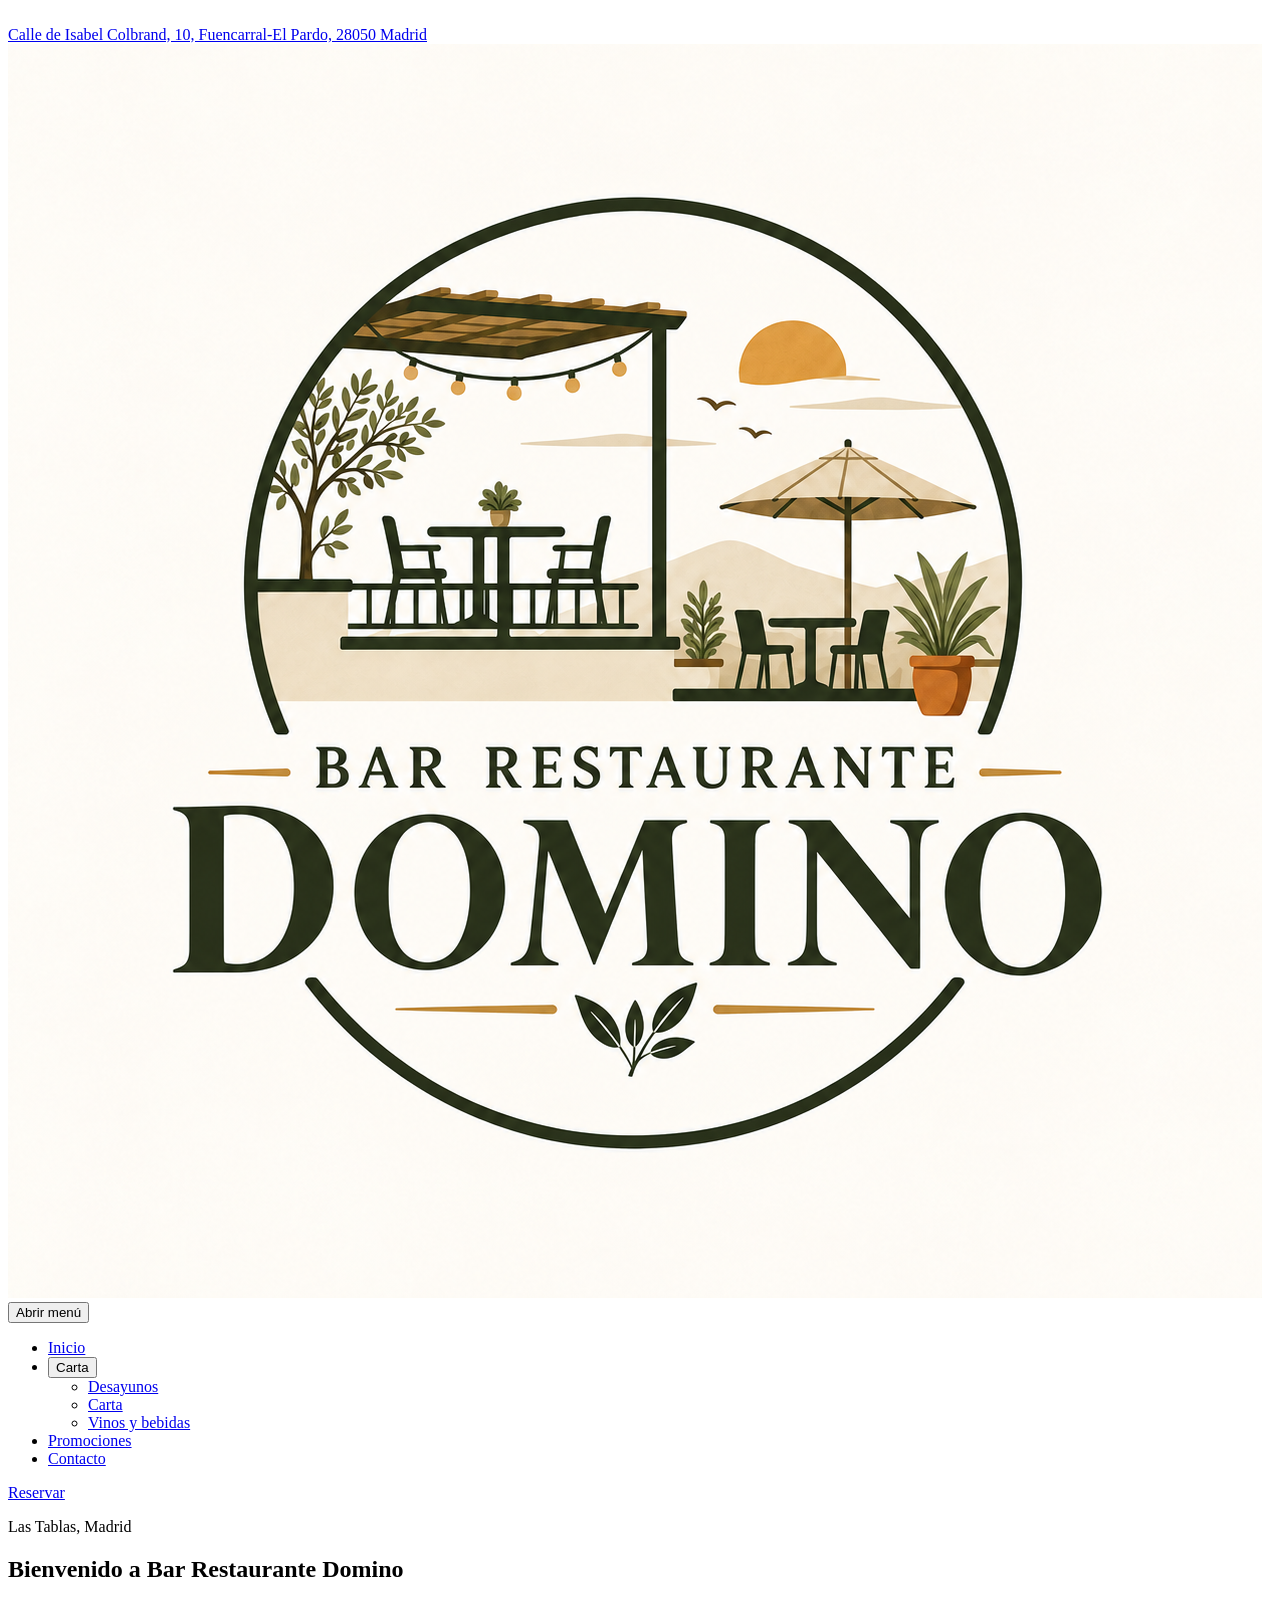
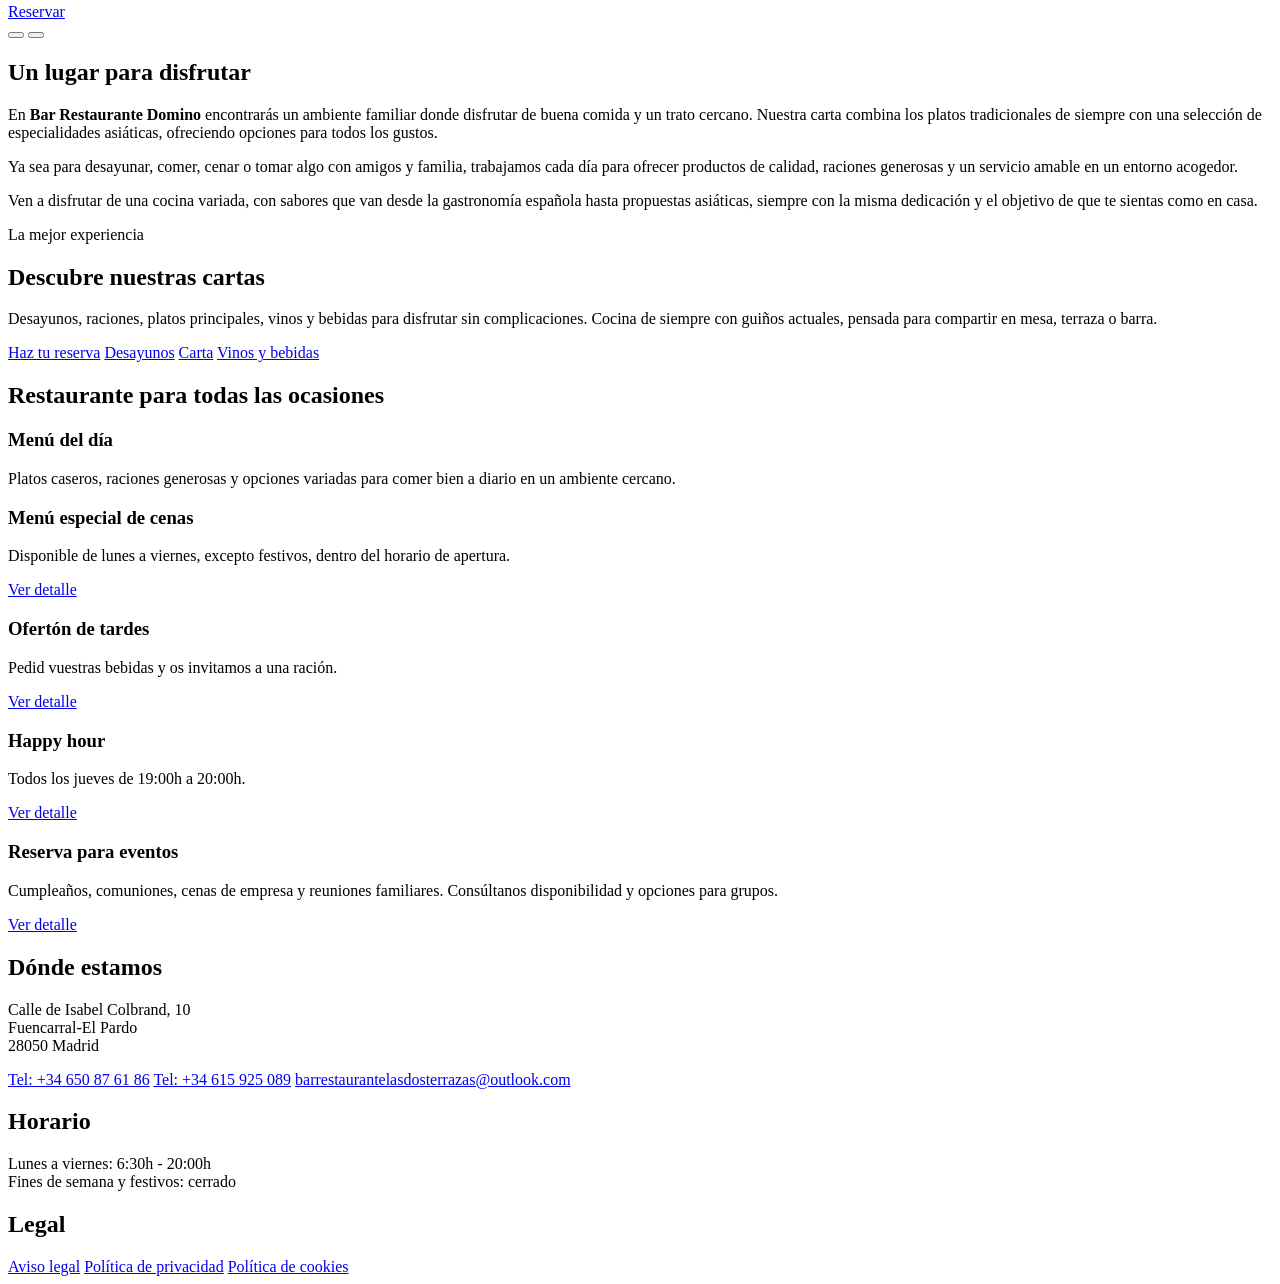
==== index.html @ 6a7066ec "rename" ====
<!doctype html>
<html lang="es">
  <head>
    <meta charset="utf-8">
    <meta name="viewport" content="width=device-width, initial-scale=1">
    <link rel="icon" type="image/png" href="/Resources/favicon.png">
    <link rel="canonical" href="https://www.lasdosterrazas.com/">
    <title>Bar Restaurante Domino :: Inicio</title>
    <link rel="stylesheet" href="assets/css/styles.css">
    <script src="assets/js/main.js" defer></script>
  </head>
  <body>
    <header class="site-header" data-header>
      <div class="topbar">
        <div class="topbar__inner">
          <div class="social-links" aria-label="Redes sociales"><a class="social-icon" href="https://www.instagram.com/lasdosterrazaslastablas/" aria-label="Instagram"><img src="Resources/igicon.png" alt=""></a></div>
          <a class="topbar__address" href="https://www.google.com/maps/place//data=!4m2!3m1!1s0xd422bed860ddd8d:0xa8c01e3be5240dd5?sa=X&ved=1t:8290&ictx=111">Calle de Isabel Colbrand, 10, Fuencarral-El Pardo, 28050 Madrid</a>
        </div>
      </div>

      <nav class="main-nav" aria-label="Navegación principal">
        <a class="brand" href="index.html" aria-label="Bar Restaurante Domino inicio">
          <img class="brand__logo" src="Resources/favicon.png" alt="Bar Restaurante Domino">
        </a>
        <button class="nav-toggle" type="button" aria-expanded="false" aria-controls="primary-menu" data-nav-toggle>
          <span></span>
          <span></span>
          <span></span>
          <span class="sr-only">Abrir menú</span>
        </button>
        <ul class="nav-list" id="primary-menu" data-nav-menu>
          <li><a class="nav-link" href="index.html">Inicio</a></li>
          <li class="nav-item has-submenu">
            <button class="nav-link submenu-toggle" type="button" aria-expanded="false">Carta</button>
            <ul class="submenu">
              <li><a href="desayunos.html">Desayunos</a></li>
              <li><a href="carta.html">Carta</a></li>
              <li><a href="carta-vinos.html">Vinos y bebidas</a></li>
            </ul>
          </li>
          <li><a class="nav-link" href="promociones.html">Promociones</a></li>
          
          <li><a class="nav-link" href="contacto.html">Contacto</a></li>
          
        </ul>
        <a class="button button--small nav-cta" href="reservas.html">Reservar</a>
      </nav>
    </header>

    <main>
      <section class="hero hero--home">
        <div class="hero-carousel" data-carousel data-carousel-interval="7000" aria-hidden="true">
          <div class="hero-carousel__slide hero-carousel__slide--one is-active"></div>
          <div class="hero-carousel__slide hero-carousel__slide--two"></div>
          <div class="hero-carousel__slide hero-carousel__slide--three"></div>
          <div class="hero-carousel__slide hero-carousel__slide--four"></div>
        </div>
        <div class="hero__content">
          <p class="eyebrow">Las Tablas, Madrid</p>
          <h1>Bienvenido a Bar Restaurante Domino</h1>
          <a class="button" href="reservas.html">Reservar</a>
        </div>
      </section>

      <section class="split-section">
        <div class="split-carousel" data-carousel aria-label="Imágenes de Bar Restaurante Domino">
          <div class="split-carousel__slide split-carousel__slide--one is-active" role="img" aria-label="Plato de Bar Restaurante Domino"></div>
          <div class="split-carousel__slide split-carousel__slide--two" role="img" aria-label="Plato de Bar Restaurante Domino"></div>
          <div class="split-carousel__slide split-carousel__slide--three" role="img" aria-label="Plato de Bar Restaurante Domino"></div>
          <div class="split-carousel__slide split-carousel__slide--four" role="img" aria-label="Plato de Bar Restaurante Domino"></div>
          <div class="split-carousel__slide split-carousel__slide--five" role="img" aria-label="Plato de Bar Restaurante Domino"></div>
          <div class="split-carousel__slide split-carousel__slide--six" role="img" aria-label="Plato de Bar Restaurante Domino"></div>
          <button class="carousel-arrow carousel-arrow--prev" type="button" data-carousel-prev aria-label="Imagen anterior"></button>
          <button class="carousel-arrow carousel-arrow--next" type="button" data-carousel-next aria-label="Imagen siguiente"></button>
        </div>
        <div class="split-section__content">
          <h2>Un lugar para disfrutar</h2>
          <p>En <strong>Bar Restaurante Domino</strong> encontrarás un ambiente familiar donde disfrutar de buena comida y un trato cercano. Nuestra carta combina los platos tradicionales de siempre con una selección de especialidades asiáticas, ofreciendo opciones para todos los gustos.</p>
          <p>Ya sea para desayunar, comer, cenar o tomar algo con amigos y familia, trabajamos cada día para ofrecer productos de calidad, raciones generosas y un servicio amable en un entorno acogedor.</p>
          <p>Ven a disfrutar de una cocina variada, con sabores que van desde la gastronomía española hasta propuestas asiáticas, siempre con la misma dedicación y el objetivo de que te sientas como en casa.</p>
        </div>
      </section>

      <section class="feature-band">
        <div class="feature-band__inner">
          <p class="section-kicker">La mejor experiencia</p>
          <h2>Descubre nuestras cartas</h2>
          <p>Desayunos, raciones, platos principales, vinos y bebidas para disfrutar sin complicaciones. Cocina de siempre con guiños actuales, pensada para compartir en mesa, terraza o barra.</p>
          <div class="action-row">
            <a class="button" href="reservas.html">Haz tu reserva</a>
            <a class="button button--outline" href="desayunos.html">Desayunos</a>
            <a class="button button--outline" href="carta.html">Carta</a>
            <a class="button button--outline" href="carta-vinos.html">Vinos y bebidas</a>
          </div>
        </div>
      </section>

      <section class="cards-section">
        <div class="section-heading">
          <h2>Restaurante para todas las ocasiones</h2>
        </div>
        <div class="card-grid">
          <article class="info-card">
            <h3>Menú del día</h3>
            <p>Platos caseros, raciones generosas y opciones variadas para comer bien a diario en un ambiente cercano.</p>
          </article>
          <article class="info-card">
            <h3>Menú especial de cenas</h3>
            <p>Disponible de lunes a viernes, excepto festivos, dentro del horario de apertura.</p>
            <a href="promociones.html">Ver detalle</a>
          </article>
          <article class="info-card">
            <h3>Ofertón de tardes</h3>
            <p>Pedid vuestras bebidas y os invitamos a una ración.</p>
            <a href="promociones.html">Ver detalle</a>
          </article>
          <article class="info-card">
            <h3>Happy hour</h3>
            <p>Todos los jueves de 19:00h a 20:00h.</p>
            <a href="promociones.html">Ver detalle</a>
          </article>
          <article class="info-card">
            <h3>Reserva para eventos</h3>
            <p>Cumpleaños, comuniones, cenas de empresa y reuniones familiares. Consúltanos disponibilidad y opciones para grupos.</p>
            <a href="reservas.html">Ver detalle</a>
          </article>
        </div>
      </section>
    </main>

    <footer class="site-footer">
      <div class="footer-grid">
        <div class="footer-location">
          <h2>Dónde estamos</h2>
          <p class="footer-address">Calle de Isabel Colbrand, 10<br>Fuencarral-El Pardo<br>28050 Madrid</p>
          <div class="footer-contact" aria-label="Datos de contacto">
            <a href="tel:+34650876186">Tel: +34 650 87 61 86</a>
            <a href="tel:+34615925089">Tel: +34 615 925 089</a>
            <a class="footer-email" href="mailto:barrestaurantelasdosterrazas@outlook.com">barrestaurantelasdosterrazas@outlook.com</a>
          </div>
        </div>
        <div>
          <h2>Horario</h2>
          <p>Lunes a viernes: 6:30h - 20:00h<br>Fines de semana y festivos: cerrado</p>
        </div>
        <div>
          <h2>Legal</h2>
          <a href="aviso-legal.html">Aviso legal</a>
          <a href="privacidad.html">Política de privacidad</a>
          <a href="cookies.html">Política de cookies</a>
          
        </div>
      </div>
    </footer>
  </body>
</html>
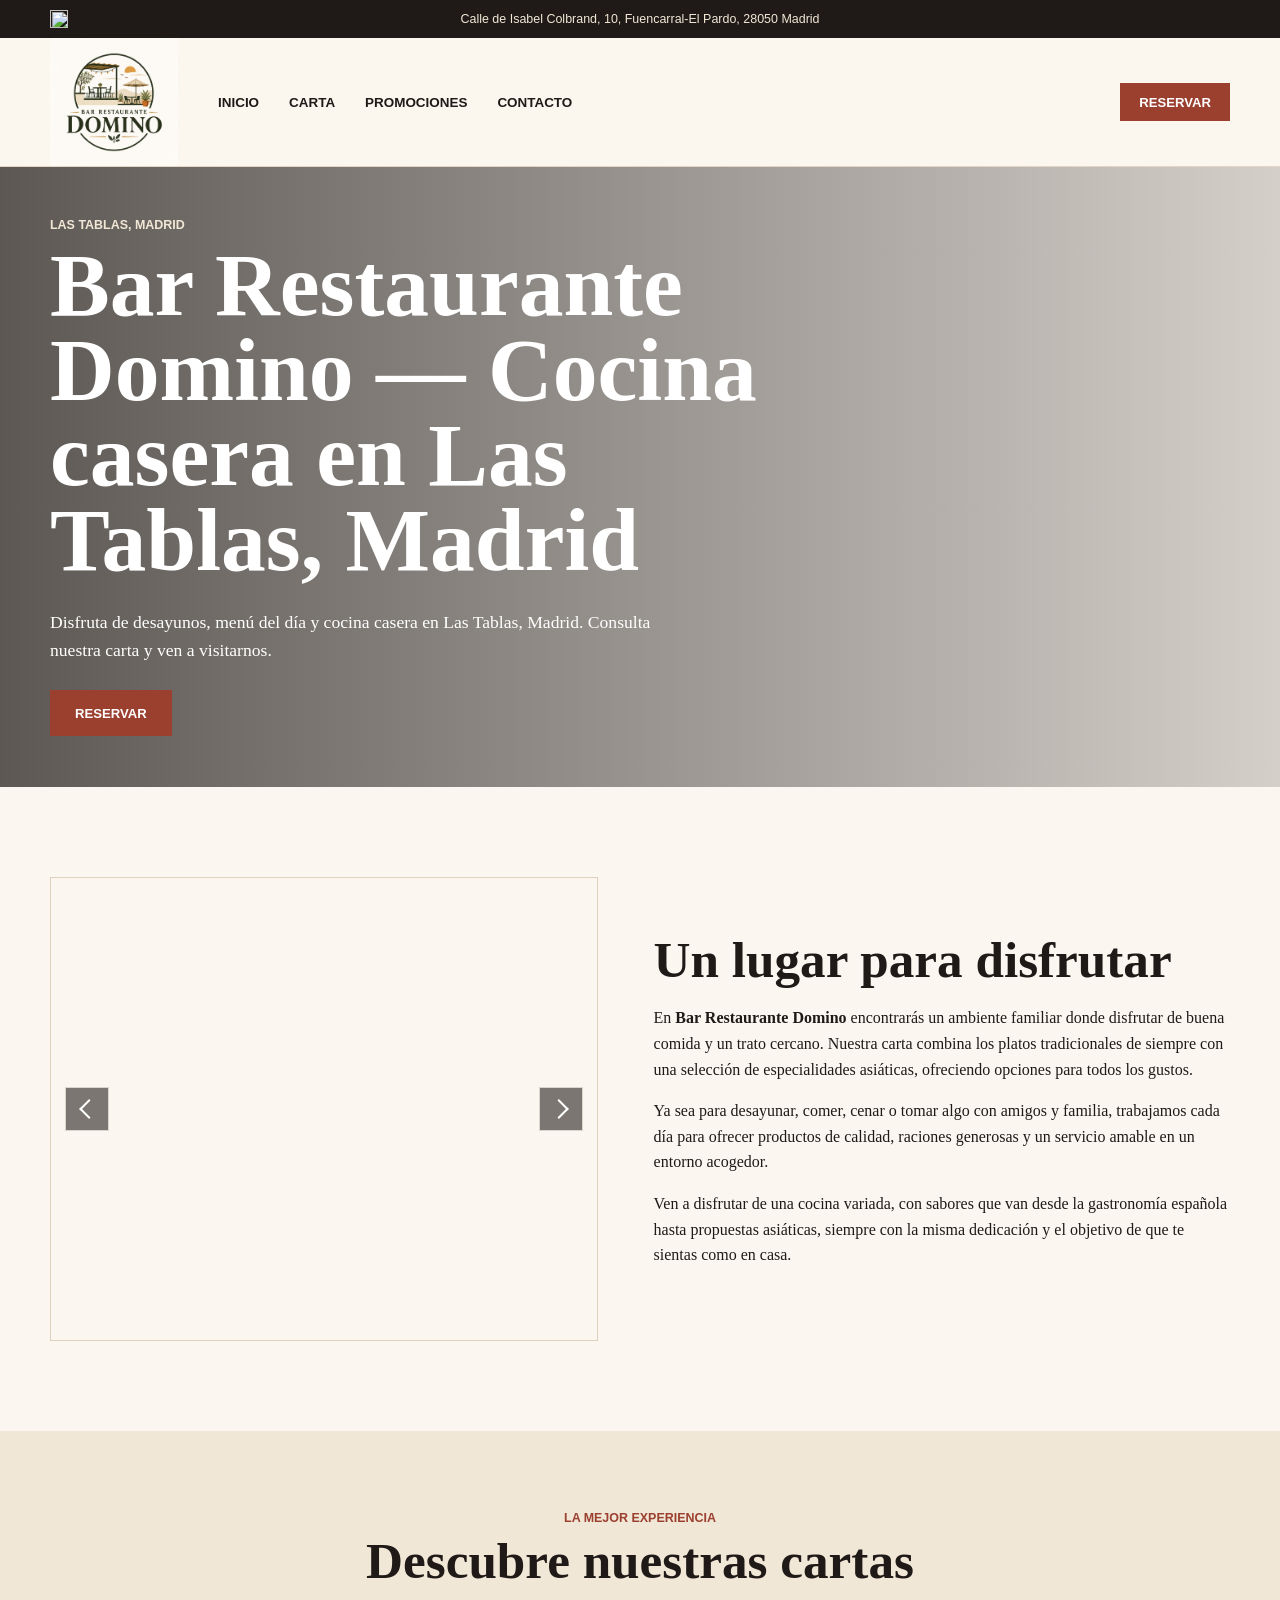
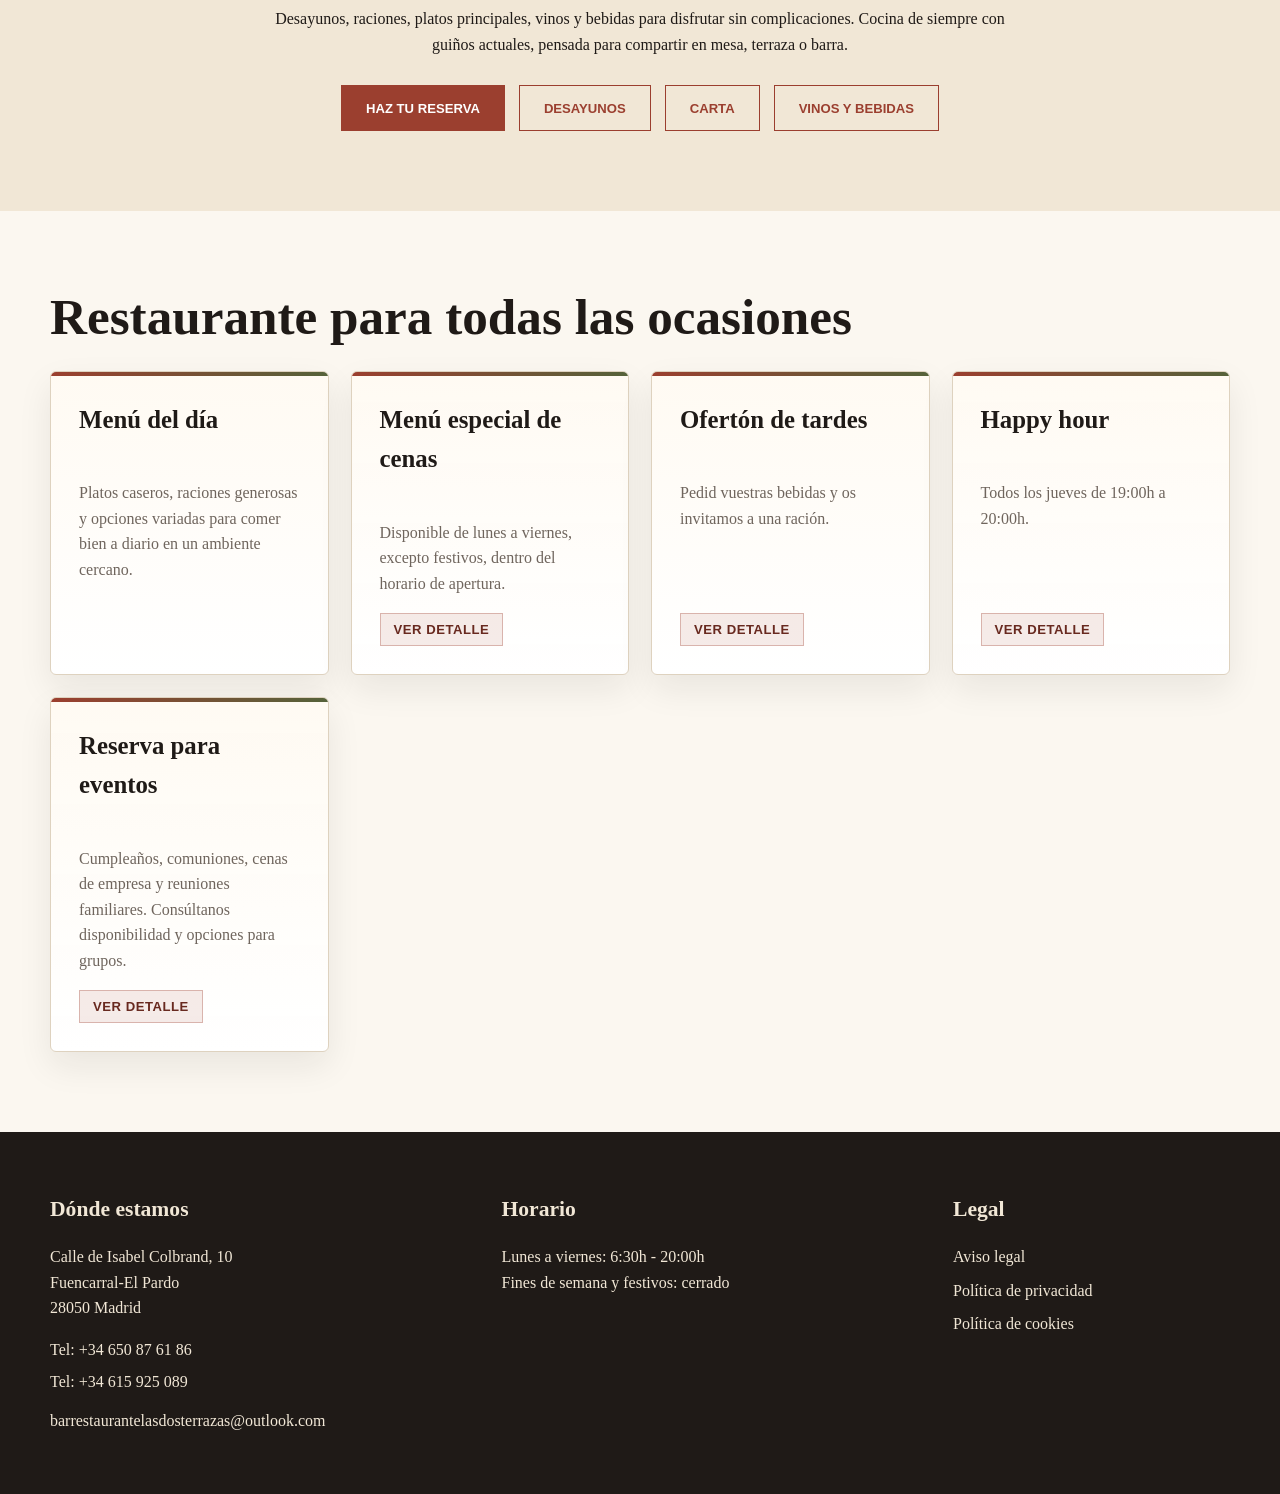
==== commit 741be024: "actualizacion seo" ====
--- a/index.html
+++ b/index.html
@@ -4,10 +4,50 @@
     <meta charset="utf-8">
     <meta name="viewport" content="width=device-width, initial-scale=1">
     <link rel="icon" type="image/png" href="/Resources/favicon.png">
-    <link rel="canonical" href="https://www.lasdosterrazas.com/">
-    <title>Bar Restaurante Domino :: Inicio</title>
+    <link rel="canonical" href="https://www.barrestaurantedomino.com/">
+    <title>Bar Restaurante Domino | Menú del Día y Desayunos en Las Tablas</title>
+    <meta name="description" content="Disfruta de desayunos, menú del día y cocina casera en Bar Restaurante Domino, en Las Tablas, Madrid. Consulta nuestra carta y ven a visitarnos.">
     <link rel="stylesheet" href="assets/css/styles.css">
     <script src="assets/js/main.js" defer></script>
+    <script type="application/ld+json">
+{
+  "@context": "https://schema.org",
+  "@type": "Restaurant",
+  "@id": "https://www.barrestaurantedomino.com/#restaurante",
+  "name": "Bar Restaurante Domino",
+  "url": "https://www.barrestaurantedomino.com/",
+  "image": "https://www.barrestaurantedomino.com/Resources/slide.jpeg",
+  "logo": "https://www.barrestaurantedomino.com/Resources/favicon.png",
+  "telephone": "+34650876186",
+  "address": {
+    "@type": "PostalAddress",
+    "streetAddress": "Calle de Isabel Colbrand, 10",
+    "addressLocality": "Madrid",
+    "addressRegion": "Madrid",
+    "postalCode": "28050",
+    "addressCountry": "ES"
+  },
+  "menu": "https://www.barrestaurantedomino.com/carta.html",
+  "servesCuisine": [
+    "Española",
+    "Asiática"
+  ],
+  "openingHoursSpecification": [
+    {
+      "@type": "OpeningHoursSpecification",
+      "dayOfWeek": [
+        "Monday",
+        "Tuesday",
+        "Wednesday",
+        "Thursday",
+        "Friday"
+      ],
+      "opens": "06:30",
+      "closes": "20:00"
+    }
+  ]
+}
+    </script>
   </head>
   <body>
     <header class="site-header" data-header>
@@ -57,7 +97,8 @@
         </div>
         <div class="hero__content">
           <p class="eyebrow">Las Tablas, Madrid</p>
-          <h1>Bienvenido a Bar Restaurante Domino</h1>
+          <h1>Bar Restaurante Domino — Cocina casera en Las Tablas, Madrid</h1>
+          <p class="hero__intro">Disfruta de desayunos, menú del día y cocina casera en Las Tablas, Madrid. Consulta nuestra carta y ven a visitarnos.</p>
           <a class="button" href="reservas.html">Reservar</a>
         </div>
       </section>
--- a/assets/css/styles.css
+++ b/assets/css/styles.css
@@ -0,0 +1,1208 @@
+:root {
+  --ink: #1f1a17;
+  --muted: #6f655d;
+  --paper: #fbf7f0;
+  --cream: #f1e7d6;
+  --terracotta: #9b3f2f;
+  --terracotta-dark: #68291f;
+  --olive: #55623a;
+  --line: #ded2bf;
+  --white: #fff;
+  --shadow: 0 18px 50px rgba(31, 26, 23, 0.12);
+  --sticky-menu-offset: 182px;
+}
+
+* {
+  box-sizing: border-box;
+}
+
+html {
+  overflow-x: hidden;
+}
+
+body {
+  margin: 0;
+  font-family: Georgia, "Times New Roman", serif;
+  color: var(--ink);
+  background: var(--paper);
+  line-height: 1.6;
+  overflow-x: hidden;
+}
+
+body.menu-paper-page {
+  background:
+    linear-gradient(rgba(31, 24, 18, 0.38), rgba(31, 24, 18, 0.38)),
+    url("../../Resources/cartabackground.png") center / cover fixed;
+}
+
+body.menu-paper-page--desayunos {
+  background:
+    linear-gradient(rgba(31, 24, 18, 0.38), rgba(31, 24, 18, 0.38)),
+    url("../../Resources/desayunosbackground.png") center / cover fixed;
+}
+
+body.menu-paper-page--vinos {
+  background:
+    linear-gradient(rgba(31, 24, 18, 0.38), rgba(31, 24, 18, 0.38)),
+    url("../../Resources/vinosbackground.png") center / cover fixed;
+}
+
+body.menu-paper-page .page-shell {
+  width: min(980px, calc(100% - 32px));
+  margin: 42px auto 80px;
+  padding: 42px clamp(18px, 4vw, 64px) 72px;
+  background: #fffaf2;
+  box-shadow: 0 24px 70px rgba(31, 24, 18, 0.28);
+}
+
+body.menu-paper-page .menu-list {
+  max-width: none;
+}
+
+body.menu-paper-page .page-hero {
+  position: relative;
+  padding: 8px 0 34px;
+  border-bottom: 0;
+}
+
+body.menu-paper-page .page-hero::before {
+  content: "Las Dos Terrazas";
+  display: block;
+  margin-bottom: 12px;
+  color: var(--terracotta);
+  font: 700 0.78rem Arial, sans-serif;
+  letter-spacing: 0.14em;
+  text-transform: uppercase;
+}
+
+body.menu-paper-page .page-hero::after {
+  content: "";
+  display: block;
+  width: 100%;
+  height: 1px;
+  margin-top: 28px;
+  background: linear-gradient(90deg, transparent, var(--line) 12%, var(--terracotta) 50%, var(--line) 88%, transparent);
+}
+
+body.menu-paper-page .page-hero h1 {
+  margin-bottom: 0;
+  font-size: clamp(3.2rem, 7vw, 5.6rem);
+}
+
+body.menu-paper-page .menu-tabs {
+  align-items: center;
+  gap: 0;
+  margin: 0 0 40px;
+  padding: 10px;
+  background: rgba(255, 250, 242, 0.94);
+  border: 1px solid rgba(222, 210, 191, 0.9);
+  box-shadow: inset 0 0 0 1px rgba(255, 255, 255, 0.65), 0 10px 28px rgba(31, 24, 18, 0.06);
+}
+
+body.menu-paper-page .menu-tabs a {
+  position: relative;
+  padding: 11px 18px;
+  background: transparent;
+  border-right: 1px solid rgba(222, 210, 191, 0.85);
+  color: var(--ink);
+  transition: background 160ms ease, color 160ms ease;
+}
+
+body.menu-paper-page .menu-tabs a:first-child {
+  background: var(--cream);
+  color: var(--terracotta-dark);
+}
+
+body.menu-paper-page .menu-tabs a:last-child {
+  border-right: 0;
+}
+
+body.menu-paper-page .menu-tabs a:hover {
+  background: var(--terracotta);
+  color: var(--white);
+}
+
+a {
+  color: inherit;
+  text-decoration: none;
+}
+
+a:hover {
+  color: var(--terracotta);
+}
+
+.sr-only {
+  position: absolute;
+  width: 1px;
+  height: 1px;
+  overflow: hidden;
+  clip: rect(0, 0, 0, 0);
+}
+
+.site-header {
+  position: sticky;
+  top: 0;
+  z-index: 20;
+  background: rgba(251, 247, 240, 0.96);
+  border-bottom: 1px solid rgba(222, 210, 191, 0.85);
+  transition: box-shadow 180ms ease;
+}
+
+.site-header.is-scrolled {
+  box-shadow: var(--shadow);
+}
+
+.topbar {
+  background: var(--ink);
+  color: var(--cream);
+  font-family: Arial, sans-serif;
+  font-size: 0.78rem;
+}
+
+.topbar__inner,
+.main-nav,
+.footer-grid,
+.feature-band__inner,
+.cards-section,
+.page-shell {
+  width: min(1180px, calc(100% - 32px));
+  margin: 0 auto;
+}
+
+.topbar__inner {
+  min-height: 38px;
+  display: grid;
+  grid-template-columns: 1fr auto 1fr;
+  align-items: center;
+  gap: 16px;
+}
+
+.social-links {
+  display: flex;
+  gap: 14px;
+}
+
+.social-icon {
+  display: inline-flex;
+  align-items: center;
+}
+
+.social-icon img {
+  width: 18px;
+  height: 18px;
+  display: block;
+}
+
+.topbar__address {
+  line-height: 1.3;
+  text-align: center;
+  min-width: 0;
+  overflow-wrap: anywhere;
+}
+
+.main-nav {
+  min-height: 88px;
+  display: flex;
+  align-items: center;
+  gap: 28px;
+}
+
+.brand {
+  display: inline-flex;
+  align-items: center;
+  flex: 0 0 auto;
+}
+
+.brand__logo {
+  display: block;
+  width: clamp(92px, 10vw, 132px);
+  height: auto;
+}
+
+.nav-list {
+  display: flex;
+  align-items: center;
+  gap: 6px;
+  margin: 0;
+  padding: 0;
+  list-style: none;
+  flex: 1;
+}
+
+.nav-link,
+.submenu-toggle {
+  border: 0;
+  background: transparent;
+  color: var(--ink);
+  cursor: pointer;
+  font: 700 0.84rem Arial, sans-serif;
+  letter-spacing: 0;
+  padding: 16px 12px;
+  text-transform: uppercase;
+}
+
+.has-submenu {
+  position: relative;
+}
+
+.submenu {
+  position: absolute;
+  top: 100%;
+  left: 0;
+  display: none;
+  min-width: 220px;
+  margin: 0;
+  padding: 10px 0;
+  list-style: none;
+  background: var(--white);
+  border: 1px solid var(--line);
+  box-shadow: var(--shadow);
+}
+
+.has-submenu:hover .submenu,
+.has-submenu.is-open .submenu {
+  display: block;
+}
+
+.submenu a {
+  display: block;
+  padding: 10px 18px;
+  font-family: Arial, sans-serif;
+  font-size: 0.9rem;
+}
+
+.button {
+  display: inline-flex;
+  align-items: center;
+  justify-content: center;
+  min-height: 46px;
+  padding: 0 24px;
+  border: 1px solid var(--terracotta);
+  background: var(--terracotta);
+  color: var(--white);
+  font: 700 0.82rem Arial, sans-serif;
+  text-transform: uppercase;
+}
+
+.button:hover {
+  background: var(--terracotta-dark);
+  color: var(--white);
+}
+
+.button--small {
+  min-height: 38px;
+  padding-inline: 18px;
+}
+
+.button--outline {
+  background: transparent;
+  color: var(--terracotta);
+}
+
+.button--outline:hover {
+  background: var(--terracotta);
+}
+
+.nav-toggle {
+  display: none;
+  width: 44px;
+  height: 44px;
+  border: 1px solid var(--line);
+  background: transparent;
+}
+
+.nav-toggle span:not(.sr-only) {
+  display: block;
+  width: 22px;
+  height: 2px;
+  margin: 5px auto;
+  background: var(--ink);
+}
+
+.hero {
+  position: relative;
+  min-height: 620px;
+  display: grid;
+  place-items: center;
+  overflow: hidden;
+}
+
+.hero__media {
+  position: absolute;
+  inset: 0;
+}
+
+.hero__media::after,
+.hero-carousel::after {
+  content: "";
+  position: absolute;
+  inset: 0;
+  background: linear-gradient(90deg, rgba(31, 26, 23, 0.72), rgba(31, 26, 23, 0.18));
+}
+
+.hero-carousel {
+  position: absolute;
+  inset: 0;
+}
+
+.hero-carousel__slide {
+  position: absolute;
+  inset: 0;
+  opacity: 0;
+  background-position: center;
+  background-size: cover;
+  transition: opacity 700ms ease;
+}
+
+.hero-carousel__slide.is-active {
+  opacity: 1;
+}
+
+.hero-carousel__slide--one {
+  background-image: url("../../Resources/slide.jpeg");
+}
+
+.hero-carousel__slide--two {
+  background-image: url("../../Resources/slide1.jpeg");
+}
+
+.hero-carousel__slide--three {
+  background-image: url("../../Resources/slide2.jpeg");
+}
+
+.hero-carousel__slide--four {
+  background-image: url("../../Resources/slide3.jpeg");
+}
+
+.hero__content {
+  position: relative;
+  width: min(1180px, calc(100% - 32px));
+  color: var(--white);
+}
+
+.hero--home h1 {
+  font-size: clamp(2.45rem, 5vw, 4.8rem);
+  line-height: 1.06;
+}
+
+.hero__intro {
+  max-width: 640px;
+  margin: 0 0 26px;
+  font-size: 1.1rem;
+  line-height: 1.6;
+}
+
+.hero h1 {
+  max-width: 780px;
+  margin: 0 0 26px;
+  font-size: clamp(3rem, 7vw, 6.7rem);
+  line-height: 0.95;
+}
+
+.eyebrow,
+.section-kicker {
+  margin: 0 0 10px;
+  color: var(--terracotta);
+  font: 700 0.78rem Arial, sans-serif;
+  text-transform: uppercase;
+}
+
+.hero .eyebrow {
+  color: var(--cream);
+}
+
+.placeholder {
+  background:
+    linear-gradient(135deg, rgba(85, 98, 58, 0.72), rgba(155, 63, 47, 0.64)),
+    repeating-linear-gradient(45deg, #bfa98a 0 18px, #d9c8ad 18px 36px);
+}
+
+.placeholder--interior,
+.placeholder--room {
+  min-height: 460px;
+  border: 1px solid var(--line);
+}
+
+.split-section {
+  width: min(1180px, calc(100% - 32px));
+  margin: 90px auto;
+  display: grid;
+  grid-template-columns: minmax(280px, 0.95fr) minmax(280px, 1fr);
+  gap: 56px;
+  align-items: center;
+}
+
+.split-section > *,
+.content-grid > *,
+.booking-layout > *,
+.card-grid > *,
+.contact-grid > *,
+.footer-grid > * {
+  min-width: 0;
+}
+
+.split-section__image {
+  display: block;
+  width: 100%;
+  min-height: 460px;
+  aspect-ratio: 1.18;
+  object-fit: cover;
+  border: 1px solid var(--line);
+}
+
+.split-carousel {
+  position: relative;
+  min-height: 460px;
+  aspect-ratio: 1.18;
+  overflow: hidden;
+  border: 1px solid var(--line);
+}
+
+.split-carousel__slide {
+  position: absolute;
+  inset: 0;
+  opacity: 0;
+  background-position: center;
+  background-size: cover;
+  transition: opacity 700ms ease;
+}
+
+.split-carousel__slide.is-active {
+  opacity: 1;
+}
+
+.carousel-arrow {
+  position: absolute;
+  top: 50%;
+  z-index: 3;
+  width: 44px;
+  height: 44px;
+  border: 1px solid rgba(255, 250, 242, 0.72);
+  background: rgba(31, 26, 23, 0.58);
+  color: var(--white);
+  cursor: pointer;
+  transform: translateY(-50%);
+  transition: background 160ms ease, transform 160ms ease;
+}
+
+.carousel-arrow::before {
+  content: "";
+  position: absolute;
+  top: 50%;
+  left: 50%;
+  width: 12px;
+  height: 12px;
+  border-top: 2px solid currentColor;
+  border-right: 2px solid currentColor;
+}
+
+.carousel-arrow--prev {
+  left: 14px;
+}
+
+.carousel-arrow--prev::before {
+  transform: translate(-35%, -50%) rotate(-135deg);
+}
+
+.carousel-arrow--next {
+  right: 14px;
+}
+
+.carousel-arrow--next::before {
+  transform: translate(-65%, -50%) rotate(45deg);
+}
+
+.carousel-arrow:hover {
+  background: var(--terracotta);
+  transform: translateY(-50%) scale(1.04);
+}
+
+.split-carousel__slide--one {
+  background-image: url("../../Resources/plate.png");
+}
+
+.split-carousel__slide--two {
+  background-image: url("../../Resources/plate1.png");
+}
+
+.split-carousel__slide--three {
+  background-image: url("../../Resources/plate2.png");
+}
+
+.split-carousel__slide--four {
+  background-image: url("../../Resources/plate3.png");
+}
+
+.split-carousel__slide--five {
+  background-image: url("../../Resources/plate4.png");
+}
+
+.split-carousel__slide--six {
+  background-image: url("../../Resources/plate5.png");
+}
+
+.split-section__content h2,
+.feature-band h2,
+.section-heading h2,
+.page-hero h1 {
+  margin: 0 0 20px;
+  font-size: clamp(2.2rem, 4vw, 4.6rem);
+  line-height: 1;
+}
+
+.text-link {
+  color: var(--terracotta);
+  font-weight: 700;
+}
+
+.feature-band {
+  background: var(--cream);
+  padding: 80px 0;
+}
+
+.feature-band__inner {
+  text-align: center;
+}
+
+.feature-band__inner p {
+  max-width: 760px;
+  margin-inline: auto;
+}
+
+.action-row {
+  display: flex;
+  flex-wrap: wrap;
+  justify-content: center;
+  gap: 14px;
+  margin-top: 28px;
+}
+
+.cards-section {
+  padding: 80px 0;
+}
+
+.page-shell {
+  padding: 42px 0 80px;
+}
+
+.section-heading {
+  margin-bottom: 28px;
+}
+
+.card-grid {
+  display: grid;
+  grid-template-columns: repeat(auto-fit, minmax(260px, 1fr));
+  gap: 22px;
+}
+
+.info-card {
+  position: relative;
+  display: flex;
+  flex-direction: column;
+  min-height: 280px;
+  padding: 28px;
+  background:
+    linear-gradient(180deg, rgba(255, 250, 242, 0.96), rgba(255, 255, 255, 0.98)),
+    var(--white);
+  border: 1px solid var(--line);
+  border-radius: 6px;
+  box-shadow: 0 14px 34px rgba(31, 26, 23, 0.08);
+  transition: transform 180ms ease, box-shadow 180ms ease, border-color 180ms ease;
+  overflow: hidden;
+}
+
+.info-card::before {
+  content: "";
+  position: absolute;
+  inset: 0 0 auto;
+  height: 4px;
+  background: linear-gradient(90deg, var(--terracotta), var(--olive));
+}
+
+.info-card:hover {
+  transform: translateY(-4px);
+  border-color: rgba(155, 63, 47, 0.45);
+  box-shadow: 0 22px 48px rgba(31, 26, 23, 0.14);
+}
+
+.info-card h3,
+.info-card h2 {
+  margin-top: 0;
+  font-size: 1.55rem;
+}
+
+.info-card p {
+  color: var(--muted);
+}
+
+.info-card a {
+  align-self: flex-start;
+  margin-top: auto;
+  padding: 8px 13px;
+  background: rgba(155, 63, 47, 0.1);
+  border: 1px solid rgba(155, 63, 47, 0.32);
+  color: var(--terracotta-dark);
+  font: 700 0.82rem Arial, sans-serif;
+  text-transform: uppercase;
+  letter-spacing: 0.04em;
+}
+
+.info-card a:hover {
+  background: var(--terracotta);
+  border-color: var(--terracotta);
+  color: var(--white);
+}
+
+.page-hero {
+  padding: 0 0 36px;
+  border-bottom: 1px solid var(--line);
+}
+
+.content-grid,
+.booking-layout {
+  display: grid;
+  grid-template-columns: minmax(0, 1fr) 340px;
+  gap: 42px;
+  margin-top: 48px;
+}
+
+.fact-list {
+  display: grid;
+  gap: 14px;
+}
+
+.fact-list div,
+.menu-list article,
+.timeline article,
+.contact-grid article {
+  padding: 20px 0;
+  border-bottom: 1px solid var(--line);
+}
+
+.menu-list article {
+  display: grid;
+  grid-template-columns: minmax(0, 1fr) max-content;
+  gap: 4px 28px;
+  align-items: start;
+}
+
+.fact-list dt {
+  font: 700 0.8rem Arial, sans-serif;
+  color: var(--terracotta);
+  text-transform: uppercase;
+}
+
+.fact-list dd {
+  margin: 4px 0 0;
+}
+
+.side-panel {
+  align-self: start;
+  padding: 28px;
+  background: var(--cream);
+  border: 1px solid var(--line);
+}
+
+.article {
+  max-width: 820px;
+  margin-top: 42px;
+  font-size: 1.08rem;
+}
+
+.timeline {
+  display: grid;
+  gap: 10px;
+  margin-top: 42px;
+}
+
+.timeline span {
+  color: var(--terracotta);
+  font-weight: 700;
+}
+
+.menu-tabs {
+  position: sticky;
+  top: var(--sticky-menu-offset);
+  z-index: 5;
+  display: flex;
+  flex-wrap: wrap;
+  gap: 10px;
+  margin: 32px 0;
+  padding: 12px;
+  background: var(--paper);
+  border: 1px solid var(--line);
+}
+
+.menu-tabs a {
+  padding: 8px 14px;
+  background: var(--cream);
+  font-family: Arial, sans-serif;
+  font-weight: 700;
+}
+
+.menu-list {
+  max-width: 860px;
+  scroll-margin-top: calc(var(--sticky-menu-offset) + 80px);
+}
+
+.menu-list h2 {
+  margin-top: 42px;
+  color: var(--olive);
+}
+
+.menu-list h3 {
+  margin: 0;
+}
+
+.menu-list .menu-subcategory {
+  margin: 28px 0 6px;
+  padding-bottom: 6px;
+  border-bottom: 1px solid rgba(222, 210, 191, 0.72);
+  color: var(--terracotta);
+  font: 700 0.82rem Arial, sans-serif;
+  text-transform: uppercase;
+}
+
+.menu-list p {
+  margin: 4px 0 0;
+  color: var(--muted);
+}
+
+.menu-list .menu-meta {
+  display: contents;
+  margin-top: 0;
+}
+
+.menu-list .menu-description {
+  grid-column: 1;
+  grid-row: 2;
+  color: var(--muted);
+}
+
+.menu-list .menu-price {
+  color: var(--ink);
+  font-weight: 700;
+  text-align: right;
+  white-space: nowrap;
+}
+
+.menu-list .menu-prices {
+  display: grid;
+  grid-column: 2;
+  grid-row: 1 / span 2;
+  gap: 4px;
+  justify-items: end;
+  align-self: start;
+}
+
+.menu-list .menu-meta--price-only .menu-prices {
+  grid-column: 2;
+  grid-row: 1;
+}
+
+.note {
+  margin-top: 32px;
+  color: var(--muted);
+}
+
+.booking-layout--direct {
+  align-items: start;
+}
+
+.reservation-actions {
+  display: grid;
+  grid-template-columns: repeat(2, minmax(0, 1fr));
+  gap: 22px;
+}
+
+.reservation-card {
+  min-height: 260px;
+  display: flex;
+  flex-direction: column;
+  align-items: flex-start;
+  padding: 30px;
+  background: var(--white);
+  border: 1px solid var(--line);
+  border-radius: 6px;
+}
+
+.reservation-card h2 {
+  margin: 0 0 12px;
+  font-size: 1.8rem;
+}
+
+.reservation-card p {
+  margin: 0 0 24px;
+}
+
+.reservation-card .button {
+  margin-top: auto;
+}
+
+.contact-grid {
+  display: grid;
+  grid-template-columns: repeat(3, minmax(0, 1fr));
+  gap: 26px;
+  margin-top: 42px;
+}
+
+.map-placeholder,
+.map-frame {
+  min-height: 320px;
+  margin-top: 42px;
+  border: 1px solid var(--line);
+}
+
+.map-placeholder {
+  display: grid;
+  place-items: center;
+  background: repeating-linear-gradient(45deg, #d7ccb8 0 16px, #eee4d5 16px 32px);
+  color: var(--muted);
+  font-family: Arial, sans-serif;
+}
+
+.map-frame {
+  overflow: hidden;
+  background: var(--cream);
+}
+
+.map-frame iframe {
+  display: block;
+  width: 100%;
+  height: 420px;
+  border: 0;
+}
+
+.promo-board {
+  display: grid;
+  gap: 0;
+  margin-top: 18px;
+}
+
+.promo-card {
+  padding: 28px 0;
+  border-bottom: 1px solid var(--line);
+}
+
+.promo-card h2 {
+  margin: 0 0 10px;
+  color: var(--olive);
+  font-size: 1.55rem;
+  line-height: 1.2;
+}
+
+.promo-card p {
+  max-width: 760px;
+  margin: 4px 0 0;
+  color: var(--ink);
+}
+
+.promo-card strong,
+.promo-card a {
+  color: var(--terracotta);
+  font-weight: 700;
+}
+
+.promo-card h2:not(:first-child) {
+  margin-top: 28px;
+}
+
+.promo-list {
+  display: grid;
+  gap: 6px;
+  max-width: 760px;
+  margin: 18px 0 0;
+  padding: 0;
+  list-style: none;
+}
+
+.promo-list li {
+  padding: 8px 0;
+  border-bottom: 1px solid rgba(222, 210, 191, 0.72);
+}
+
+.site-footer {
+  padding: 60px 0;
+  background: var(--ink);
+  color: var(--cream);
+}
+
+.footer-grid {
+  display: grid;
+  grid-template-columns: 1.2fr 1.2fr 0.8fr;
+  gap: 36px;
+}
+
+.site-footer h2 {
+  margin-top: 0;
+  font-size: 1.35rem;
+}
+
+.site-footer a {
+  display: block;
+  margin: 8px 0;
+}
+
+.footer-address {
+  margin-bottom: 16px;
+}
+
+.footer-contact {
+  display: grid;
+  gap: 6px;
+}
+
+.footer-contact a {
+  width: fit-content;
+  max-width: 100%;
+  margin: 0;
+}
+
+.footer-contact .footer-email {
+  margin-top: 8px;
+  overflow-wrap: anywhere;
+}
+
+.standalone {
+  min-height: 100vh;
+}
+
+@media (max-width: 920px) {
+  .topbar__inner {
+    grid-template-columns: 1fr;
+    justify-items: center;
+    padding: 8px 0;
+    gap: 6px;
+  }
+
+  .topbar__address {
+    max-width: 100%;
+    font-size: 0.72rem;
+  }
+
+  .main-nav {
+    min-height: 74px;
+    justify-content: space-between;
+  }
+
+  .nav-toggle {
+    display: inline-block;
+  }
+
+  .nav-list {
+    position: absolute;
+    top: 100%;
+    left: 0;
+    right: 0;
+    width: 100%;
+    display: none;
+    flex-direction: column;
+    align-items: stretch;
+    padding: 12px 24px 24px;
+    background: var(--paper);
+    border-bottom: 1px solid var(--line);
+  }
+
+  .nav-list.is-open {
+    display: flex;
+  }
+
+  .submenu {
+    position: static;
+    box-shadow: none;
+    border: 0;
+    background: var(--cream);
+  }
+
+  .nav-cta {
+    display: none;
+  }
+
+  .menu-tabs {
+    position: static;
+    overflow-x: auto;
+    flex-wrap: nowrap;
+    -webkit-overflow-scrolling: touch;
+  }
+
+  .menu-tabs a {
+    flex: 0 0 auto;
+  }
+
+  .menu-list article {
+    grid-template-columns: minmax(0, 1fr) minmax(128px, max-content);
+    column-gap: 18px;
+  }
+
+  .menu-list .menu-meta {
+    display: contents;
+  }
+
+  .menu-list .menu-description {
+    grid-row: 2;
+  }
+
+  .menu-list .menu-price {
+    text-align: right;
+    white-space: nowrap;
+  }
+
+  .menu-list .menu-prices {
+    grid-column: 2;
+    grid-row: 1 / span 2;
+    justify-items: end;
+    margin-top: 0;
+  }
+
+  .menu-list .menu-meta--price-only .menu-prices {
+    grid-column: 2;
+  }
+
+  .hero {
+    min-height: 520px;
+  }
+
+  .hero__content,
+  .hero h1,
+  .split-section__content h2,
+  .feature-band h2,
+  .section-heading h2,
+  .page-hero h1 {
+    overflow-wrap: anywhere;
+  }
+
+  .split-section,
+  .content-grid,
+  .booking-layout,
+  .footer-grid {
+    grid-template-columns: 1fr;
+  }
+
+  .split-section {
+    margin: 56px auto;
+    gap: 30px;
+  }
+
+  .split-carousel,
+  .split-section__image {
+    min-height: 0;
+    aspect-ratio: 4 / 3;
+  }
+
+  .card-grid,
+  .contact-grid {
+    grid-template-columns: 1fr;
+  }
+
+  .reservation-actions {
+    grid-template-columns: 1fr;
+  }
+
+  .promo-card {
+    padding: 26px 18px;
+  }
+}
+
+@media (max-width: 560px) {
+  .brand__logo {
+    width: 82px;
+  }
+
+  .main-nav,
+  .topbar__inner,
+  .footer-grid,
+  .feature-band__inner,
+  .cards-section,
+  .page-shell,
+  .hero__content,
+  .split-section {
+    width: min(100% - 20px, 1180px);
+  }
+
+  .hero h1,
+  .page-hero h1 {
+    font-size: 2.45rem;
+    line-height: 1.02;
+  }
+
+  .hero {
+    min-height: 460px;
+  }
+
+  .hero__content {
+    padding-block: 48px;
+  }
+
+  .split-section {
+    margin: 42px auto;
+  }
+
+  .split-section__content h2,
+  .feature-band h2,
+  .section-heading h2 {
+    font-size: 2.25rem;
+    line-height: 1.06;
+  }
+
+  .split-carousel,
+  .split-section__image {
+    aspect-ratio: 1 / 1;
+  }
+
+  .carousel-arrow {
+    width: 38px;
+    height: 38px;
+  }
+
+  .carousel-arrow--prev {
+    left: 10px;
+  }
+
+  .carousel-arrow--next {
+    right: 10px;
+  }
+
+  body.menu-paper-page .page-shell {
+    width: min(100% - 20px, 980px);
+    margin: 22px auto 48px;
+    padding: 28px 16px 44px;
+  }
+
+  body.menu-paper-page .page-hero h1 {
+    font-size: 2.5rem;
+  }
+
+  .menu-list article {
+    grid-template-columns: 1fr;
+    gap: 4px;
+  }
+
+  .menu-list .menu-description {
+    grid-row: auto;
+  }
+
+  .menu-list .menu-price {
+    text-align: left;
+    white-space: normal;
+  }
+
+  .menu-list .menu-prices,
+  .menu-list .menu-meta--price-only .menu-prices {
+    grid-column: 1;
+    grid-row: auto;
+    justify-items: start;
+    margin-top: 4px;
+  }
+
+  .cards-section {
+    padding: 52px 0;
+  }
+
+  .page-shell {
+    padding: 32px 0 52px;
+  }
+
+  .info-card {
+    min-height: 0;
+  }
+}
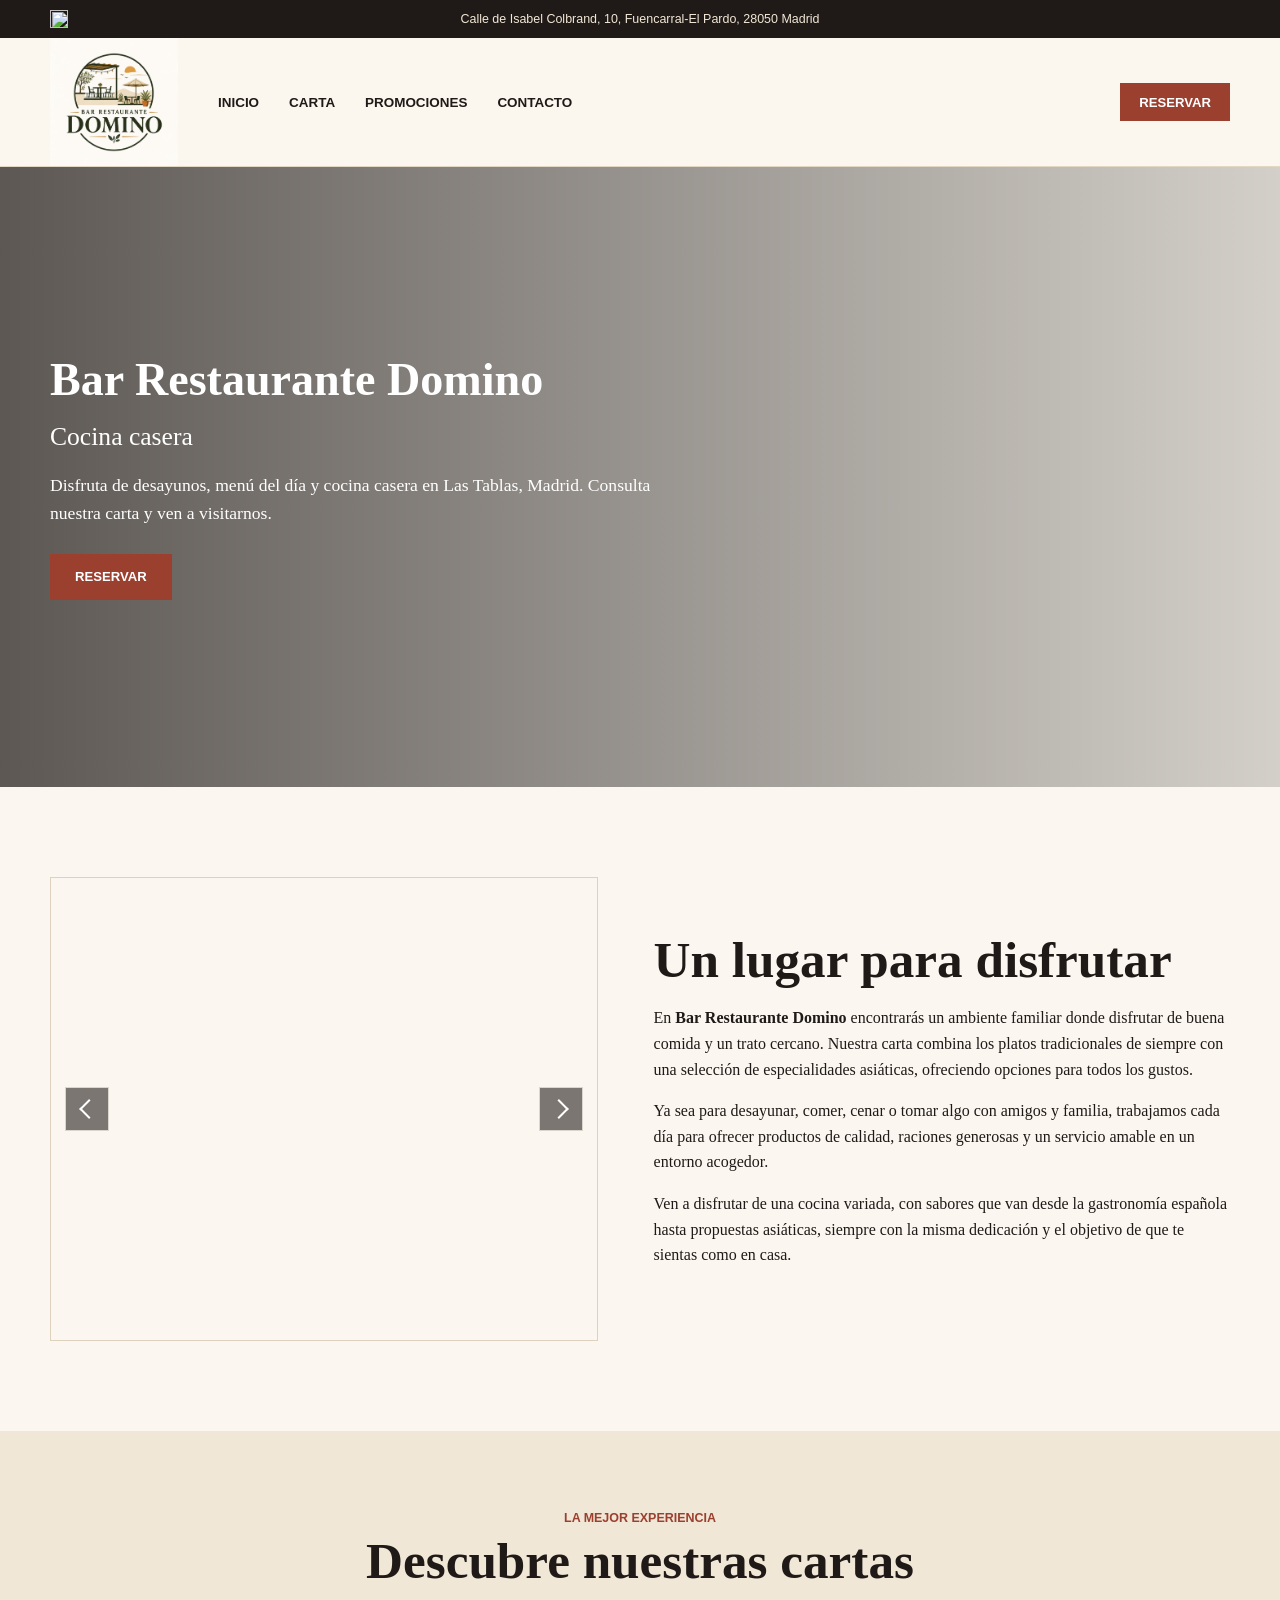
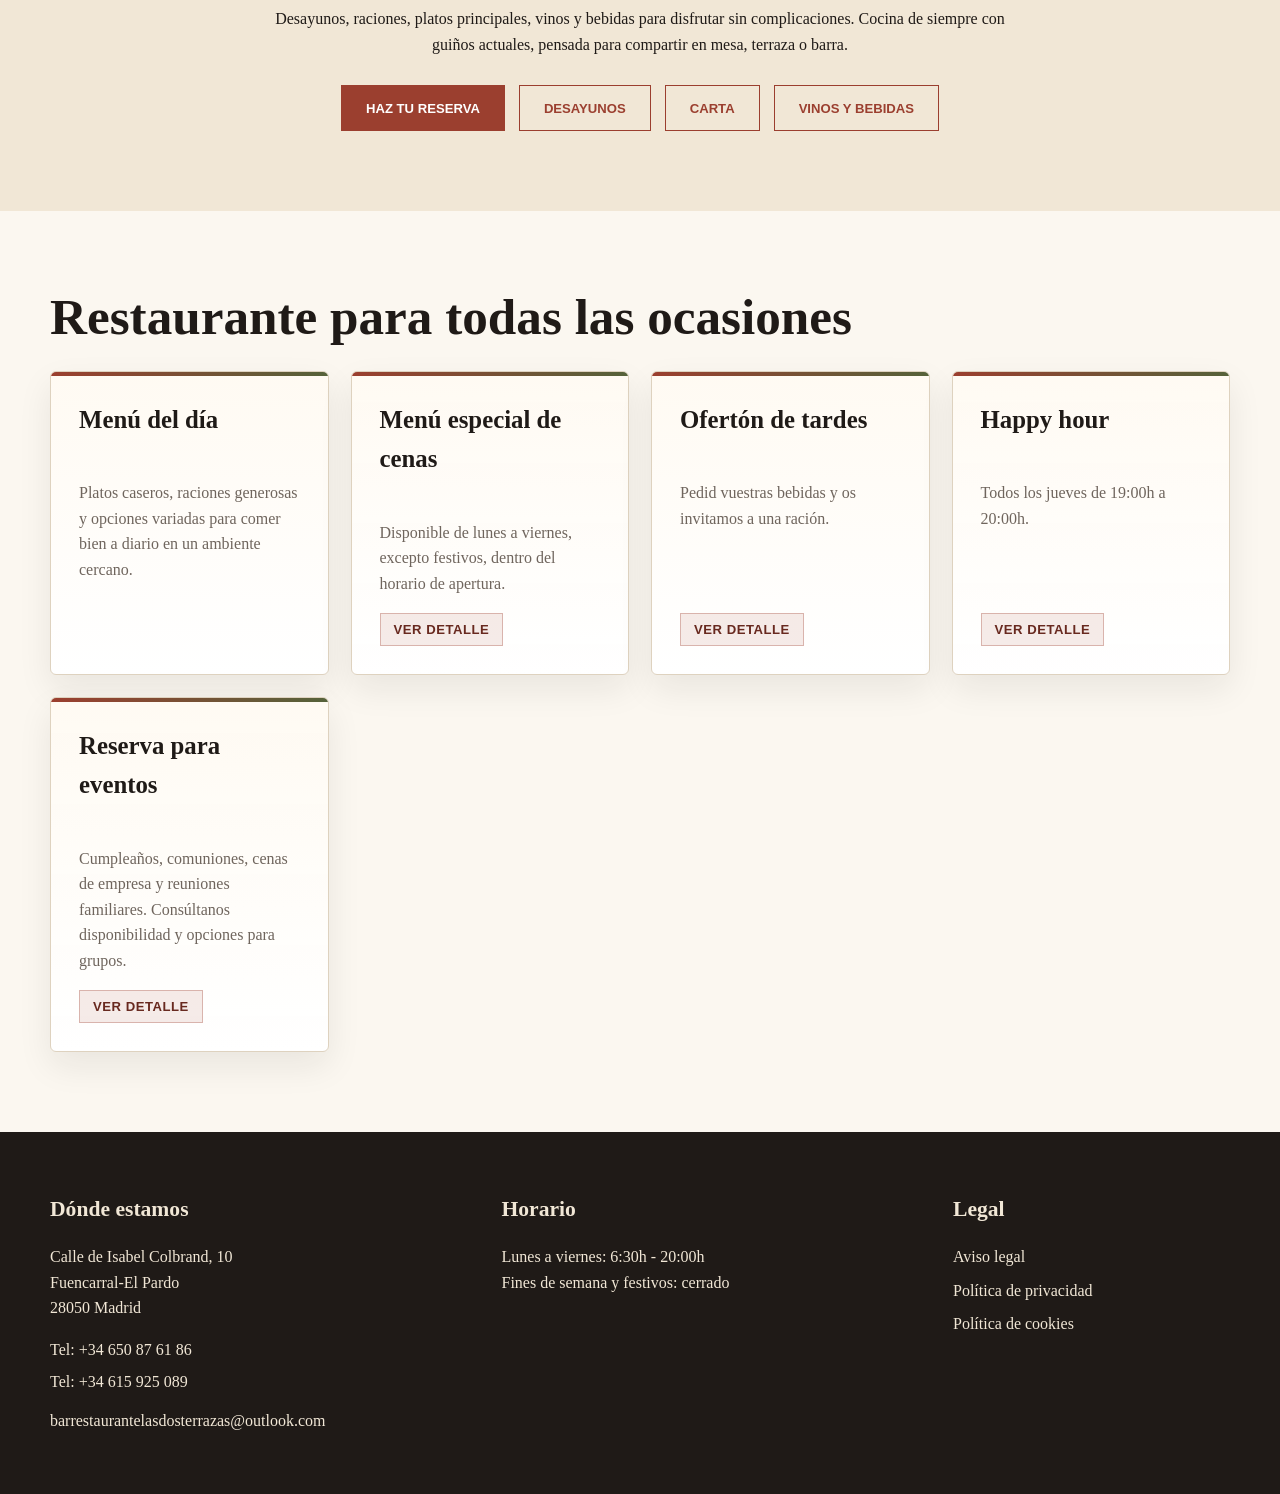
==== commit d8260964: "title change" ====
--- a/index.html
+++ b/index.html
@@ -96,8 +96,8 @@
           <div class="hero-carousel__slide hero-carousel__slide--four"></div>
         </div>
         <div class="hero__content">
-          <p class="eyebrow">Las Tablas, Madrid</p>
-          <h1>Bar Restaurante Domino — Cocina casera en Las Tablas, Madrid</h1>
+          <h1>Bar Restaurante Domino</h1>
+          <p class="hero__subtitle">Cocina casera</p>
           <p class="hero__intro">Disfruta de desayunos, menú del día y cocina casera en Las Tablas, Madrid. Consulta nuestra carta y ven a visitarnos.</p>
           <a class="button" href="reservas.html">Reservar</a>
         </div>
--- a/assets/css/styles.css
+++ b/assets/css/styles.css
@@ -378,11 +378,6 @@
   position: relative;
   width: min(1180px, calc(100% - 32px));
   color: var(--white);
-}
-
-.hero--home h1 {
-  font-size: clamp(2.45rem, 5vw, 4.8rem);
-  line-height: 1.06;
 }
 
 .hero__intro {
@@ -1206,3 +1201,18 @@
     min-height: 0;
   }
 }
+
+
+.hero--home h1 {
+  max-width: 900px;
+  margin: 0 0 14px;
+  font-size: clamp(2rem, 3.6vw, 3.5rem);
+  line-height: 1.12;
+  overflow-wrap: normal;
+}
+
+.hero__subtitle {
+  margin: 0 0 18px;
+  font-size: clamp(1.25rem, 2vw, 1.75rem);
+  line-height: 1.3;
+}
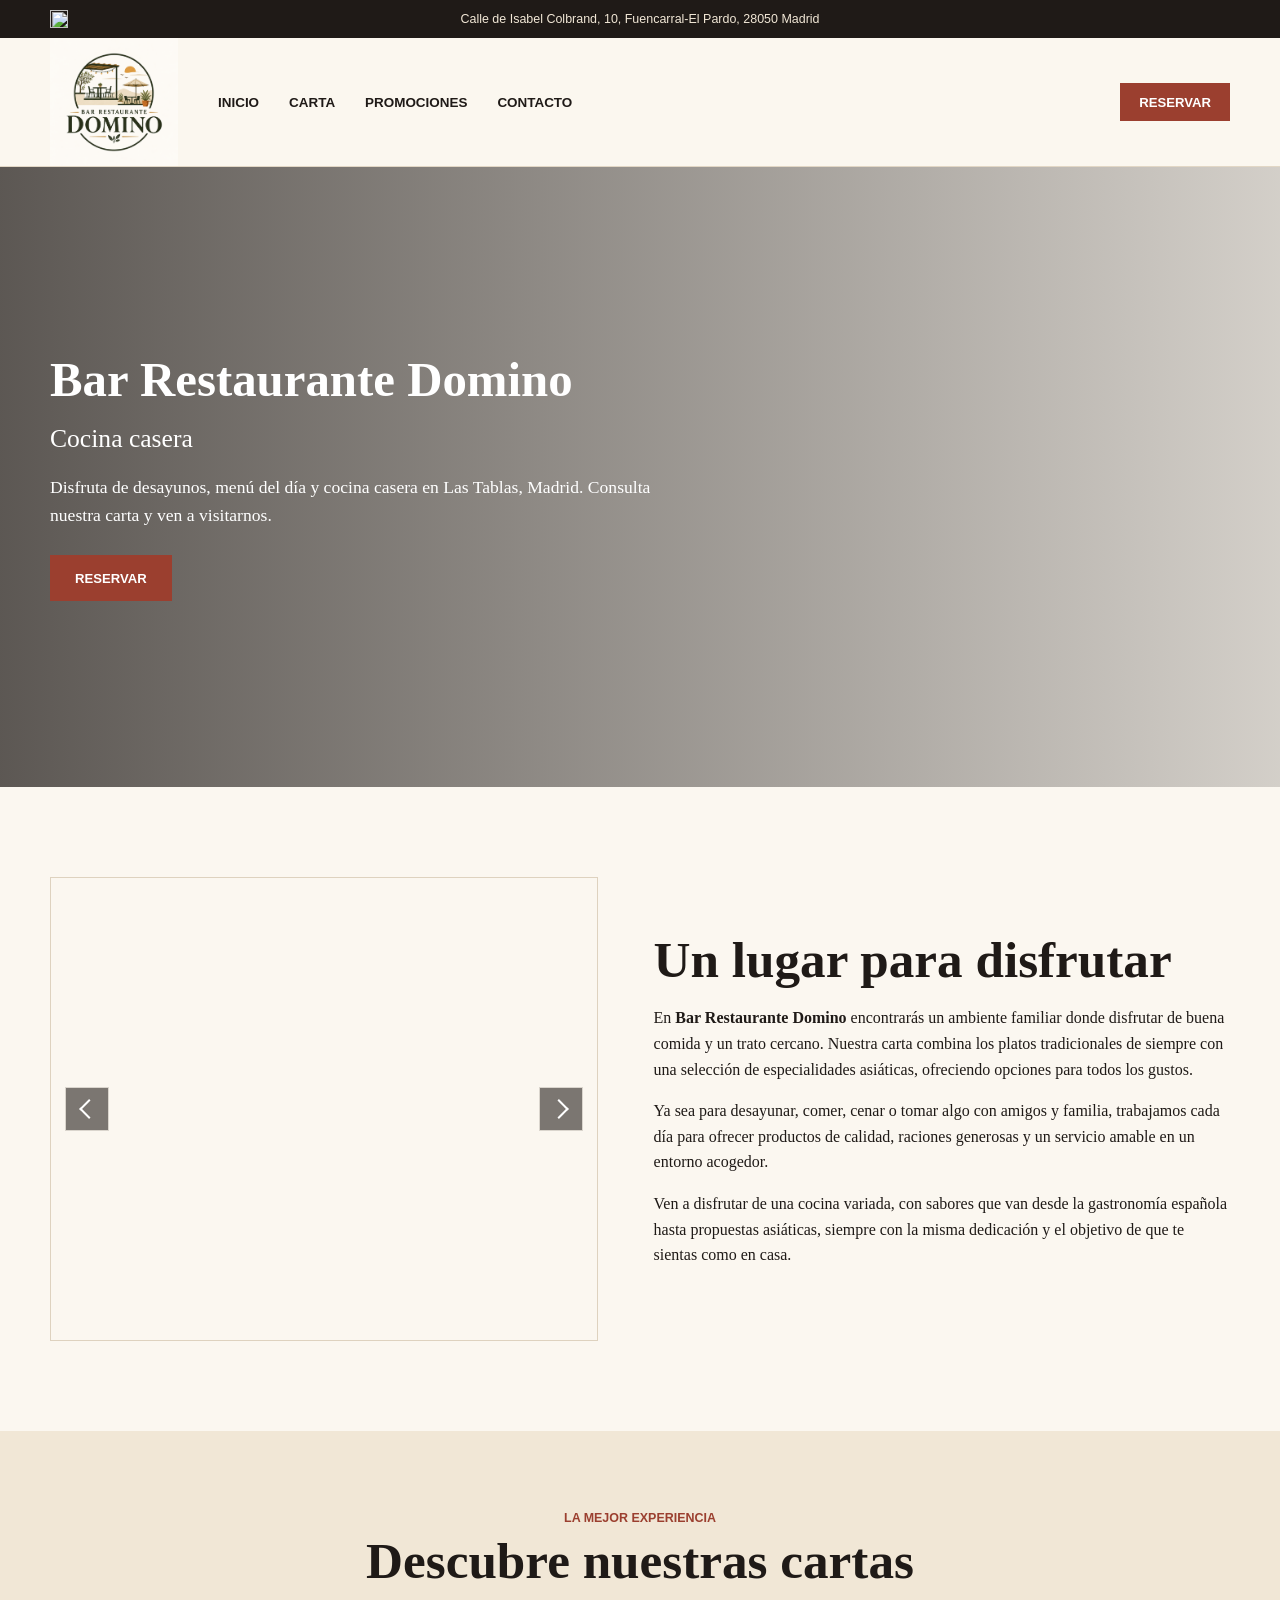
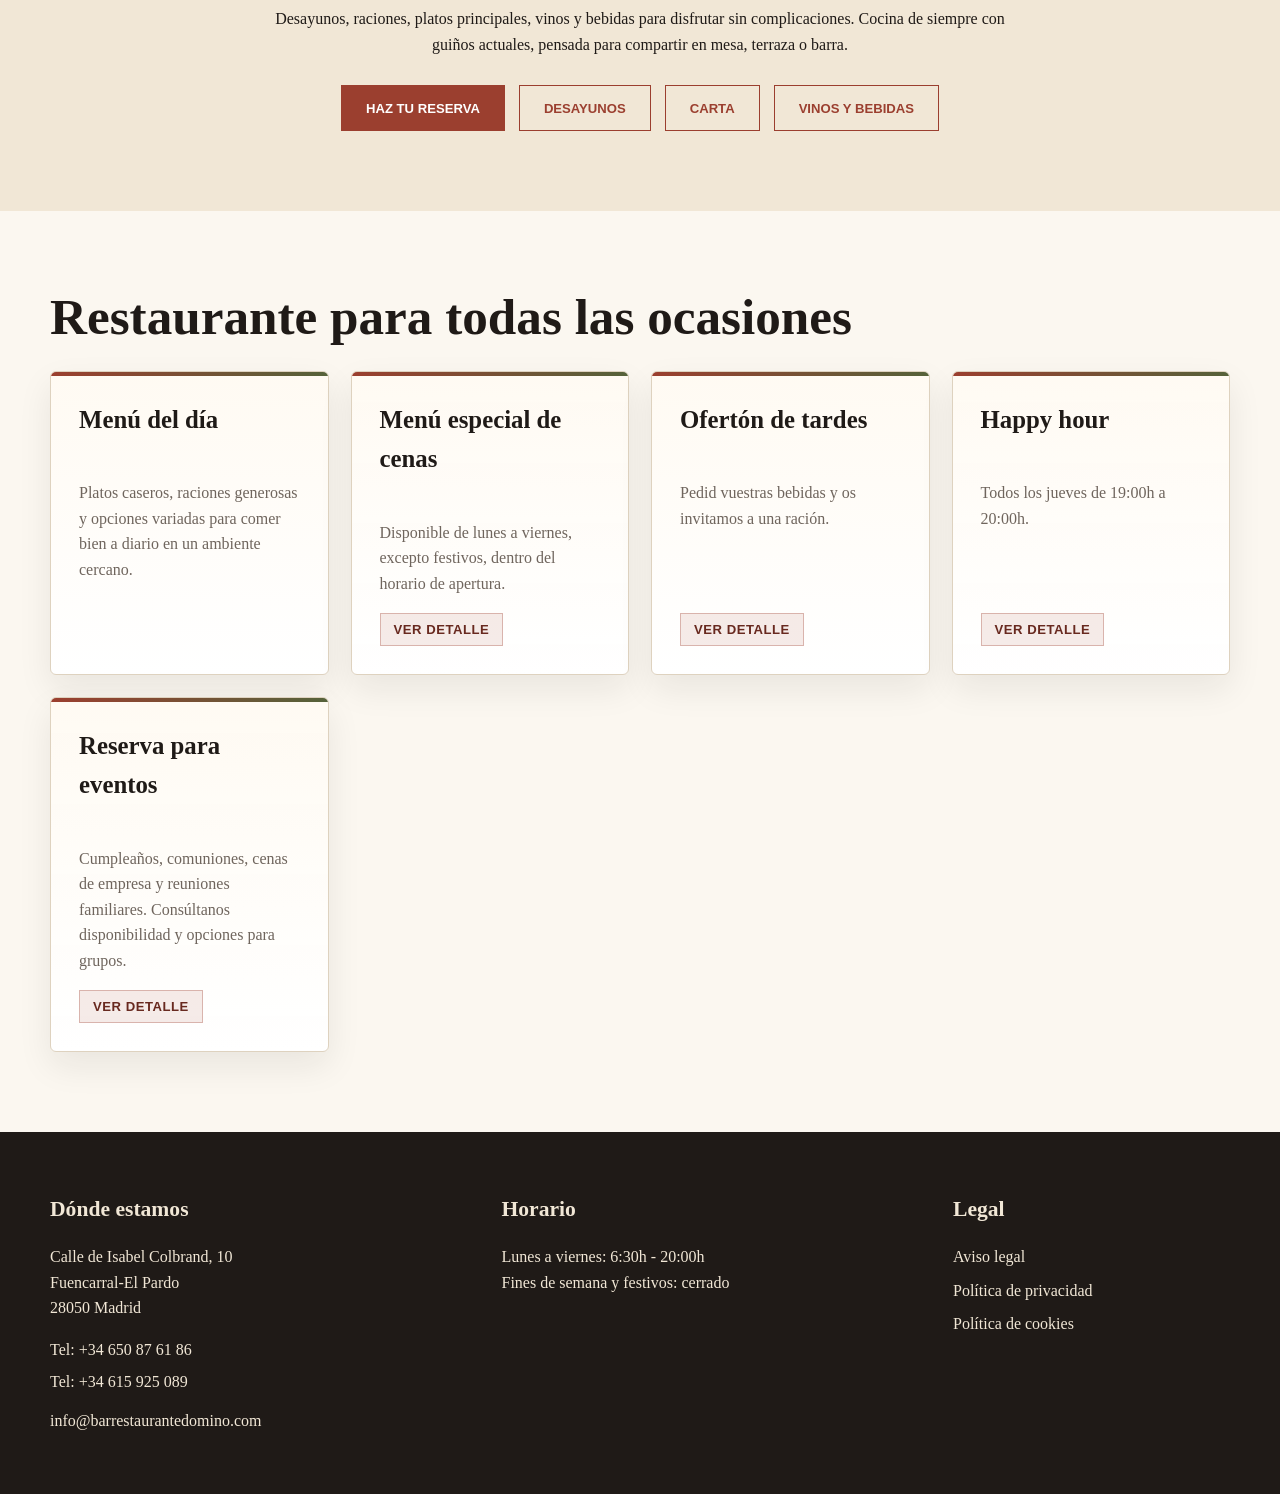
==== commit 5a82dda7: "mail update" ====
--- a/index.html
+++ b/index.html
@@ -177,7 +177,7 @@
           <div class="footer-contact" aria-label="Datos de contacto">
             <a href="tel:+34650876186">Tel: +34 650 87 61 86</a>
             <a href="tel:+34615925089">Tel: +34 615 925 089</a>
-            <a class="footer-email" href="mailto:barrestaurantelasdosterrazas@outlook.com">barrestaurantelasdosterrazas@outlook.com</a>
+            <a class="footer-email" href="mailto:info@barrestaurantedomino.com">info@barrestaurantedomino.com</a>
           </div>
         </div>
         <div>
--- a/assets/css/styles.css
+++ b/assets/css/styles.css
@@ -1206,7 +1206,7 @@
 .hero--home h1 {
   max-width: 900px;
   margin: 0 0 14px;
-  font-size: clamp(2rem, 3.6vw, 3.5rem);
+  font-size: clamp(2.12rem, 3.816vw, 3.71rem);
   line-height: 1.12;
   overflow-wrap: normal;
 }
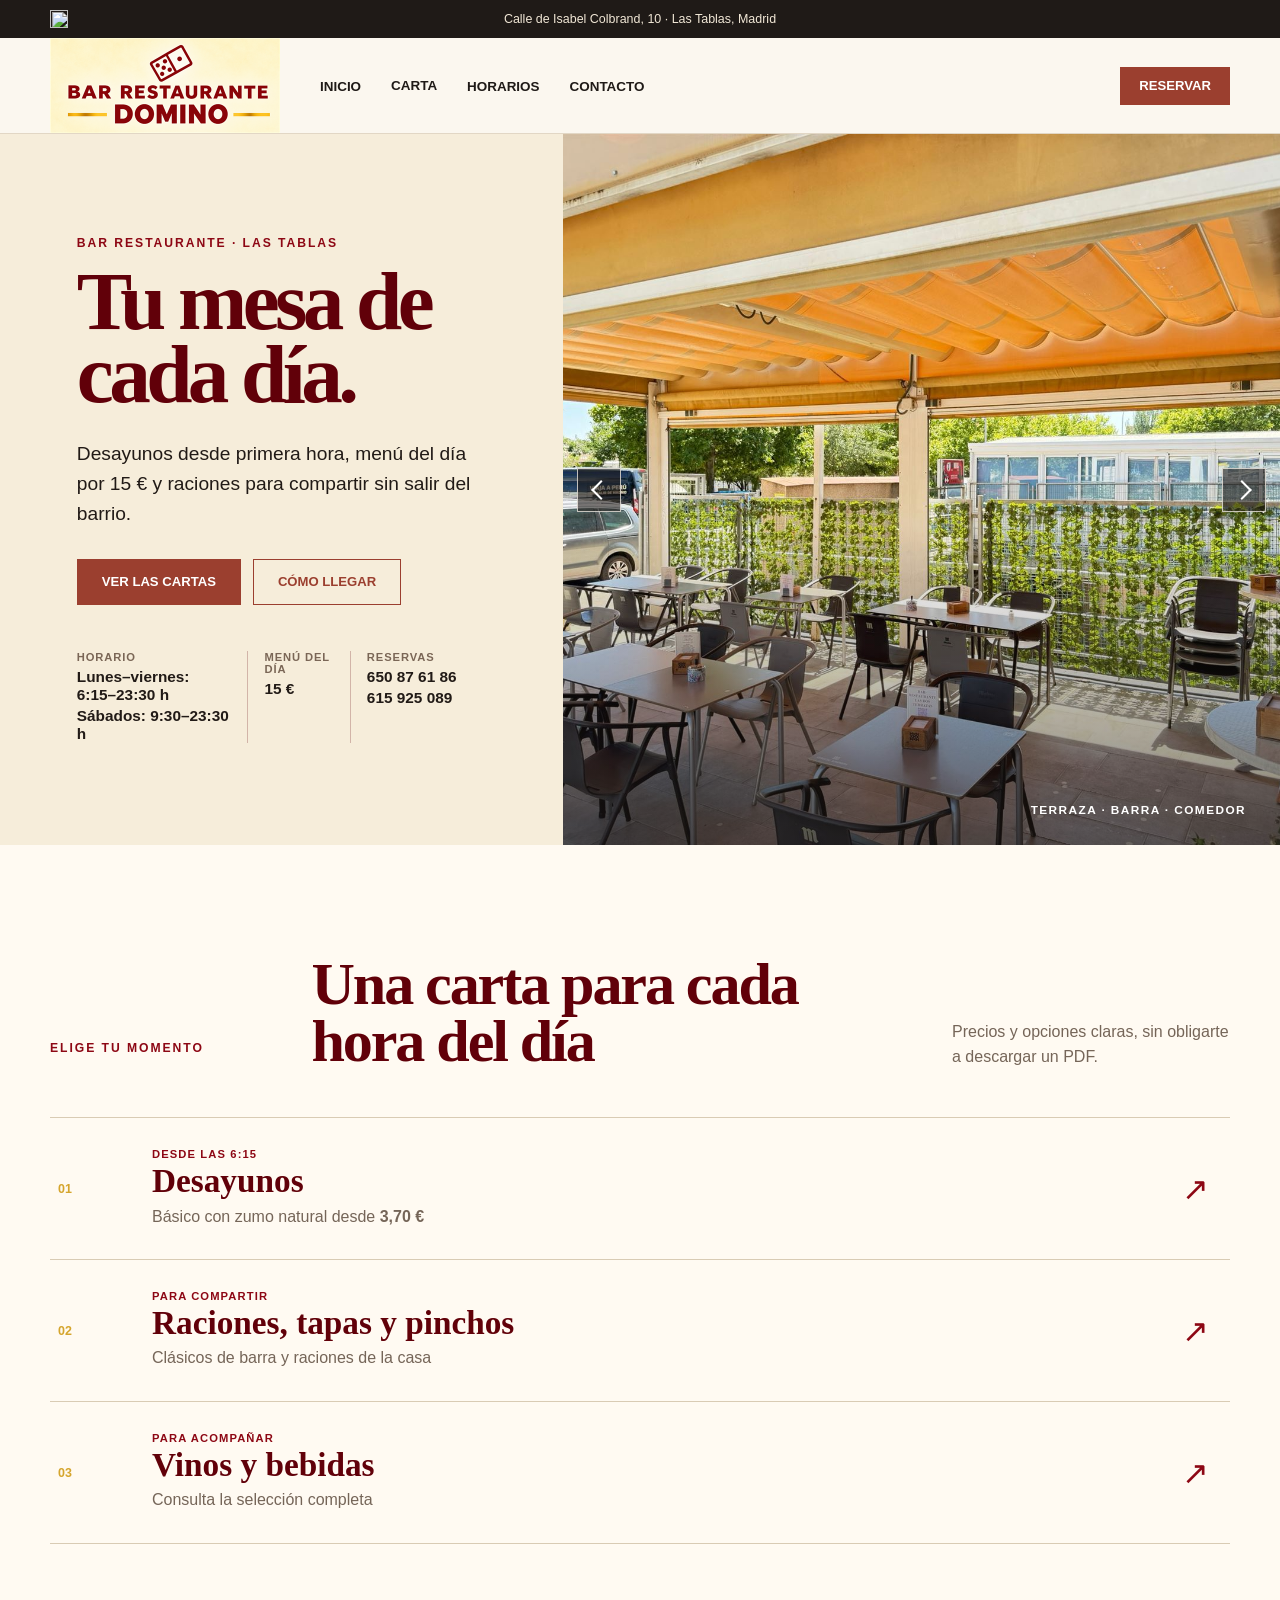
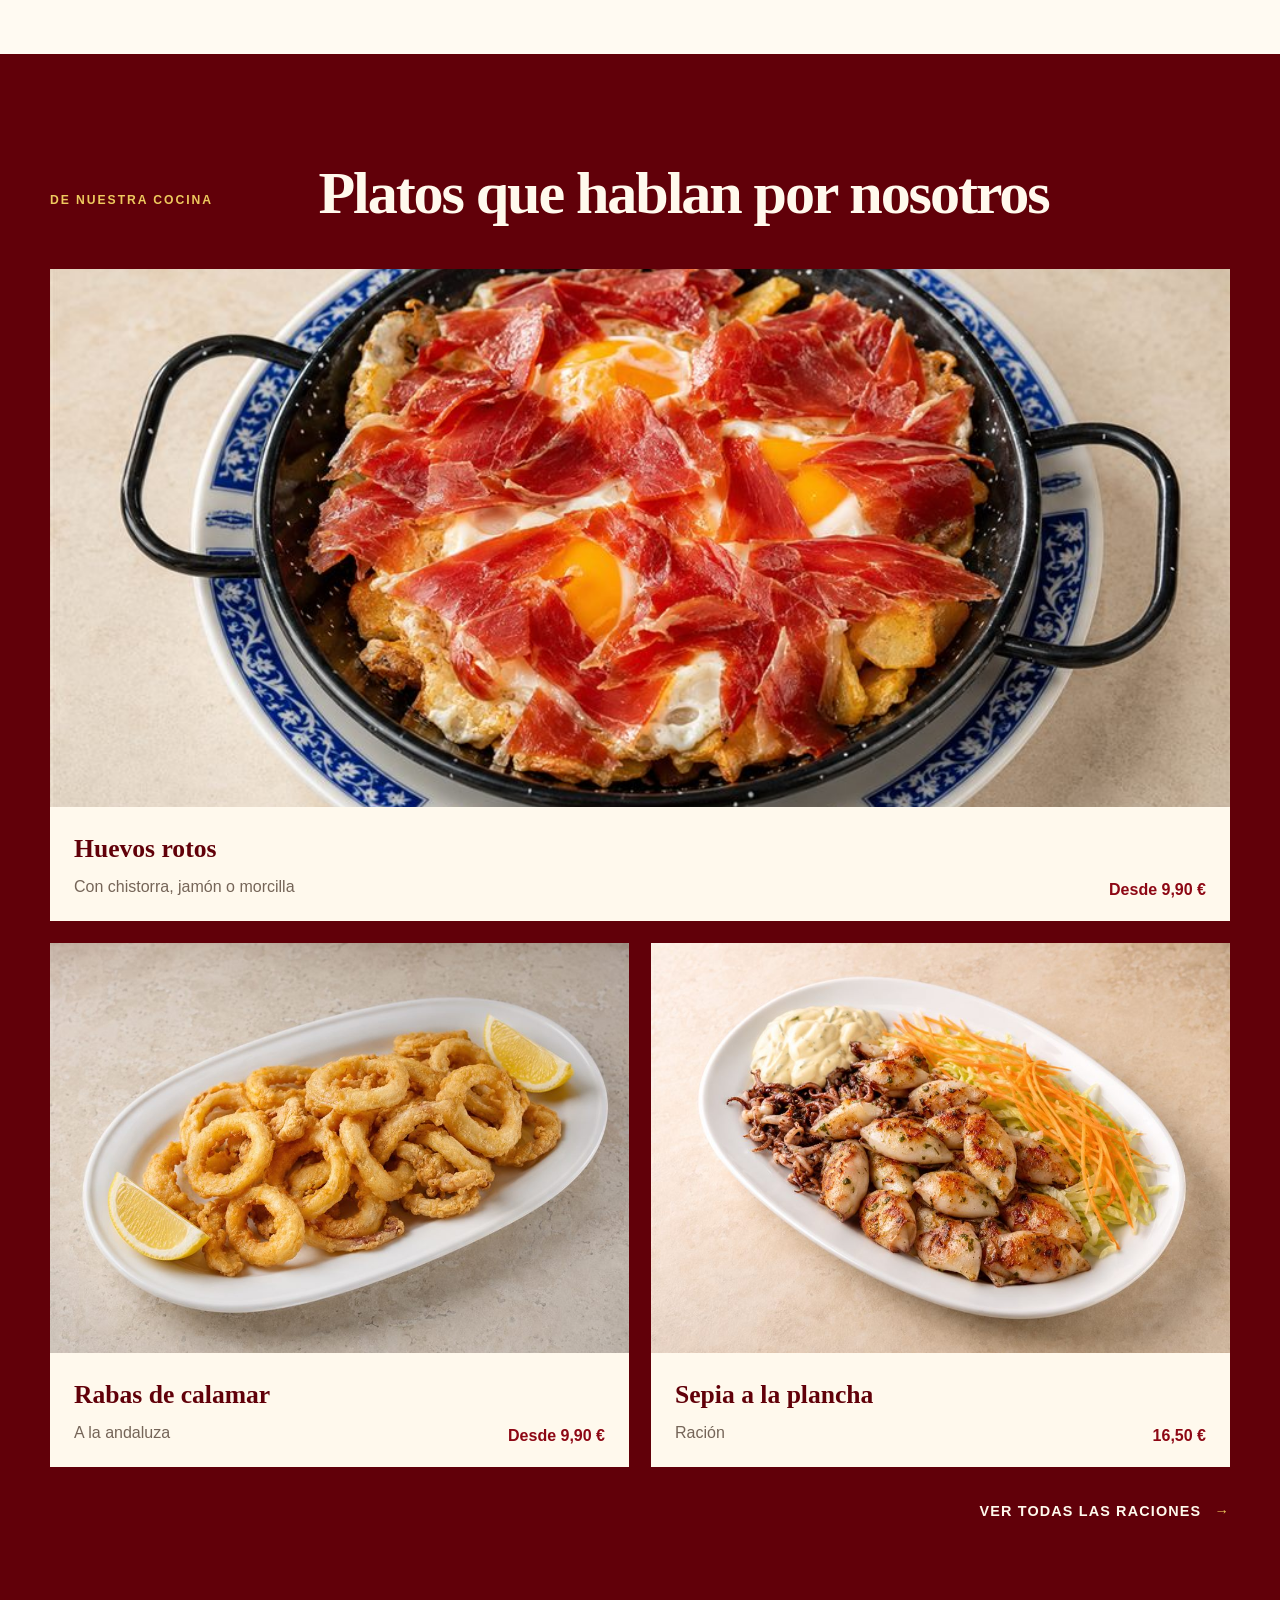
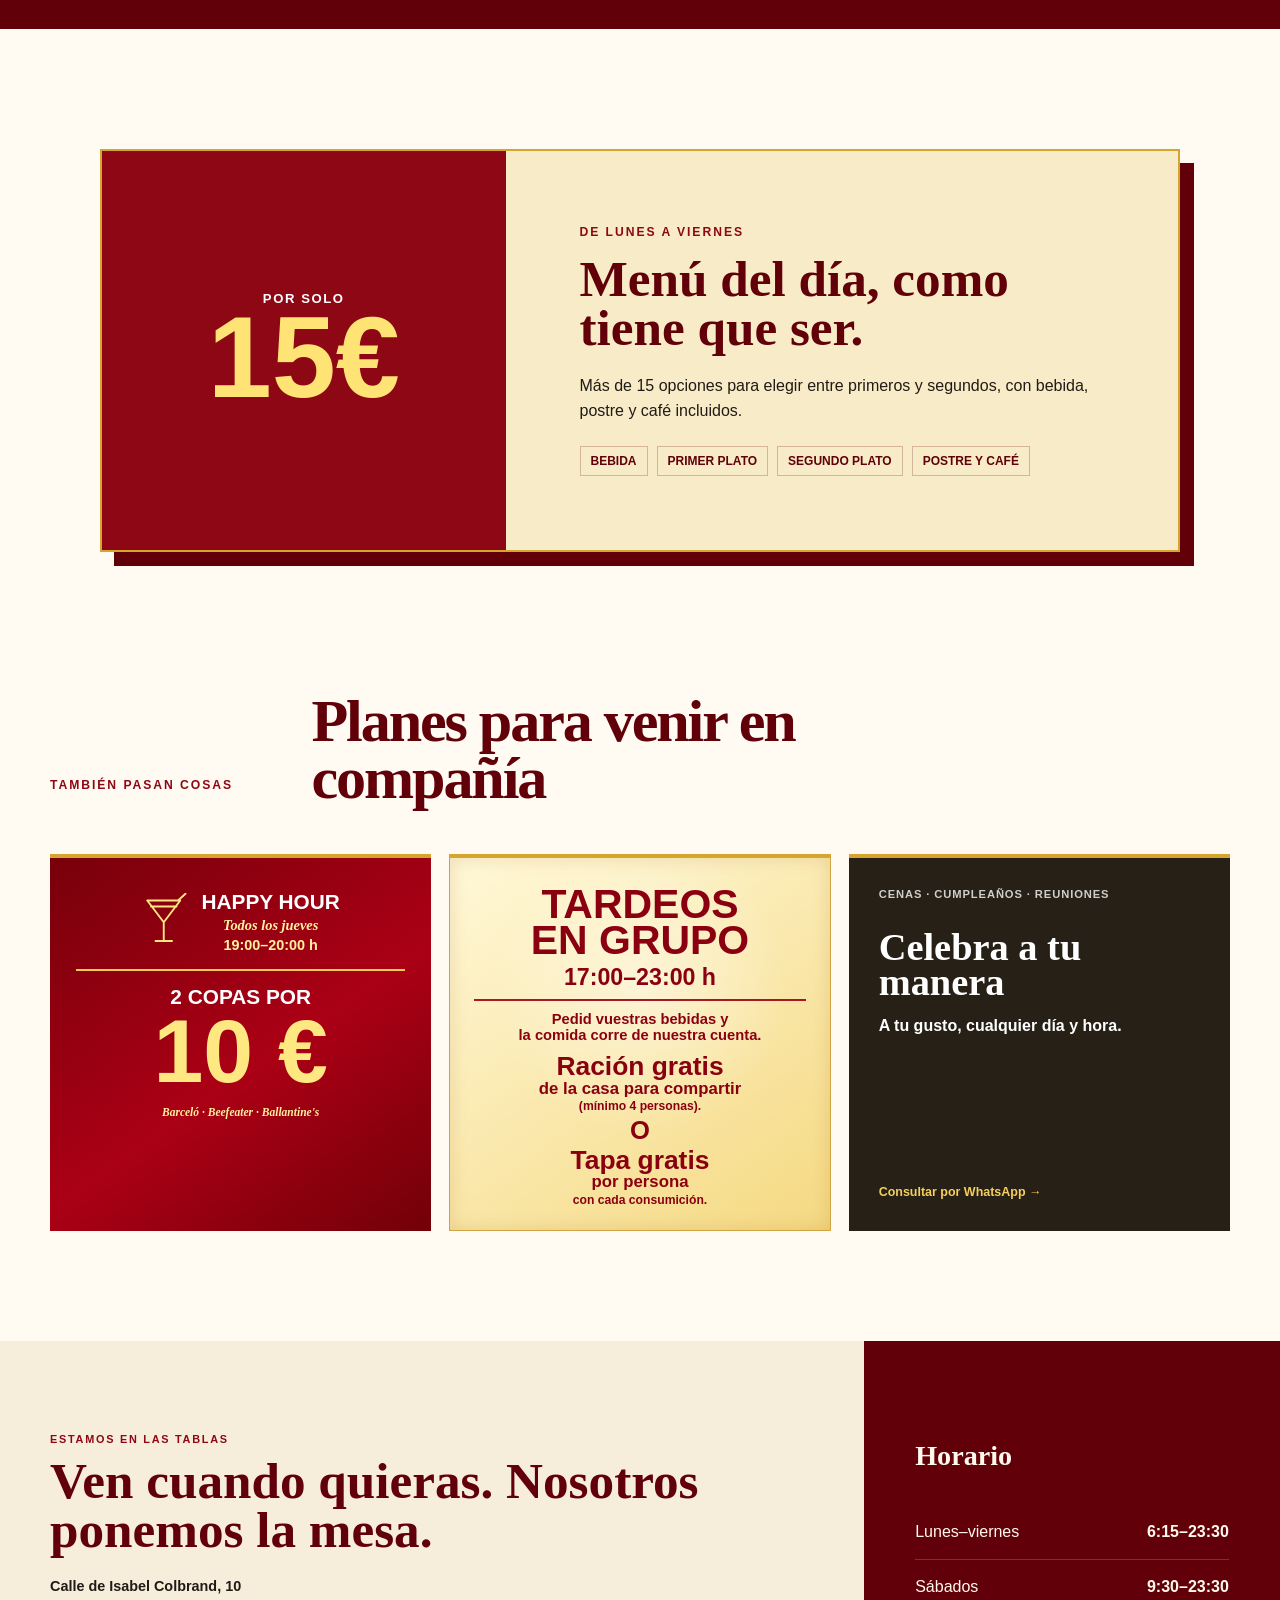
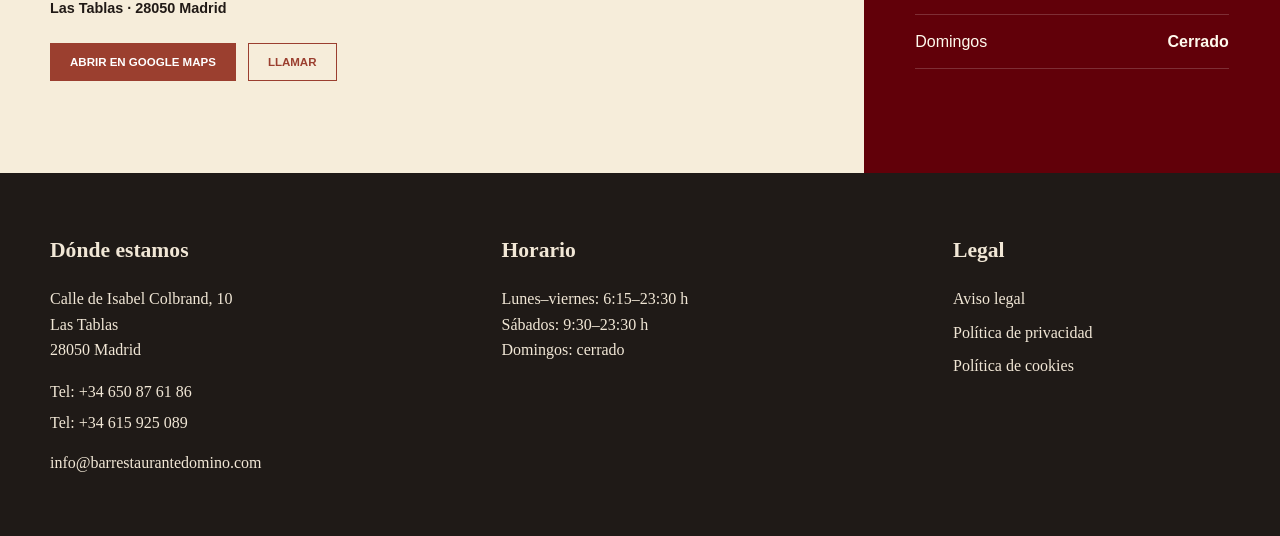
==== commit 1739892d: "Rework" ====
--- a/index.html
+++ b/index.html
@@ -1,197 +1,51 @@
 <!doctype html>
 <html lang="es">
-  <head>
-    <meta charset="utf-8">
-    <meta name="viewport" content="width=device-width, initial-scale=1">
-    <link rel="icon" type="image/png" href="/Resources/favicon.png">
-    <link rel="canonical" href="https://www.barrestaurantedomino.com/">
-    <title>Bar Restaurante Domino | Menú del Día y Desayunos en Las Tablas</title>
-    <meta name="description" content="Disfruta de desayunos, menú del día y cocina casera en Bar Restaurante Domino, en Las Tablas, Madrid. Consulta nuestra carta y ven a visitarnos.">
-    <link rel="stylesheet" href="assets/css/styles.css">
-    <script src="assets/js/main.js" defer></script>
-    <script type="application/ld+json">
-{
-  "@context": "https://schema.org",
-  "@type": "Restaurant",
-  "@id": "https://www.barrestaurantedomino.com/#restaurante",
-  "name": "Bar Restaurante Domino",
-  "url": "https://www.barrestaurantedomino.com/",
-  "image": "https://www.barrestaurantedomino.com/Resources/slide.jpeg",
-  "logo": "https://www.barrestaurantedomino.com/Resources/favicon.png",
-  "telephone": "+34650876186",
-  "address": {
-    "@type": "PostalAddress",
-    "streetAddress": "Calle de Isabel Colbrand, 10",
-    "addressLocality": "Madrid",
-    "addressRegion": "Madrid",
-    "postalCode": "28050",
-    "addressCountry": "ES"
-  },
-  "menu": "https://www.barrestaurantedomino.com/carta.html",
-  "servesCuisine": [
-    "Española",
-    "Asiática"
-  ],
-  "openingHoursSpecification": [
-    {
-      "@type": "OpeningHoursSpecification",
-      "dayOfWeek": [
-        "Monday",
-        "Tuesday",
-        "Wednesday",
-        "Thursday",
-        "Friday"
-      ],
-      "opens": "06:30",
-      "closes": "20:00"
-    }
-  ]
-}
-    </script>
-  </head>
-  <body>
-    <header class="site-header" data-header>
-      <div class="topbar">
-        <div class="topbar__inner">
-          <div class="social-links" aria-label="Redes sociales"><a class="social-icon" href="https://www.instagram.com/lasdosterrazaslastablas/" aria-label="Instagram"><img src="Resources/igicon.png" alt=""></a></div>
-          <a class="topbar__address" href="https://www.google.com/maps/place//data=!4m2!3m1!1s0xd422bed860ddd8d:0xa8c01e3be5240dd5?sa=X&ved=1t:8290&ictx=111">Calle de Isabel Colbrand, 10, Fuencarral-El Pardo, 28050 Madrid</a>
-        </div>
+<head>
+  <meta charset="utf-8"><meta name="viewport" content="width=device-width, initial-scale=1">
+  <link rel="icon" type="image/png" href="/Resources/favicon-web.png"><link rel="canonical" href="https://www.barrestaurantedomino.com/">
+  <title>Bar Restaurante Domino | Menú del día en Las Tablas</title>
+  <meta name="description" content="Desayunos desde las 6:15, menú del día por 15 € y raciones para compartir en Bar Restaurante Domino, Las Tablas, Madrid.">
+  <meta property="og:type" content="website"><meta property="og:locale" content="es_ES"><meta property="og:title" content="Bar Restaurante Domino | Las Tablas">
+  <meta property="og:description" content="Desayunos, menú del día y raciones para compartir en Las Tablas."><meta property="og:url" content="https://www.barrestaurantedomino.com/"><meta property="og:image" content="https://www.barrestaurantedomino.com/Resources/local-terraza.jpg">
+  <link rel="stylesheet" href="assets/css/styles.css"><script src="assets/js/main.js" defer></script>
+  <script type="application/ld+json">{"@context":"https://schema.org","@type":"Restaurant","@id":"https://www.barrestaurantedomino.com/#restaurante","name":"Bar Restaurante Domino","url":"https://www.barrestaurantedomino.com/","image":"https://www.barrestaurantedomino.com/Resources/local-terraza.jpg","logo":"https://www.barrestaurantedomino.com/Resources/favicon-web.png","telephone":"+34650876186","priceRange":"€€","sameAs":["https://www.instagram.com/barrestaurantedominolastablas/"],"hasMap":"https://www.google.com/maps/place/?q=place_id:ChIJ3d1ghr1CDQ0R1Q0SviQDgag","address":{"@type":"PostalAddress","streetAddress":"Calle de Isabel Colbrand, 10","addressLocality":"Madrid","addressRegion":"Madrid","postalCode":"28050","addressCountry":"ES"},"menu":"https://www.barrestaurantedomino.com/raciones.html","servesCuisine":["Española","Asiática"],"openingHoursSpecification":[{"@type":"OpeningHoursSpecification","dayOfWeek":["Monday","Tuesday","Wednesday","Thursday","Friday"],"opens":"06:15","closes":"23:30"},{"@type":"OpeningHoursSpecification","dayOfWeek":"Saturday","opens":"09:30","closes":"23:30"}]}</script>
+</head>
+<body class="home-redesign">
+  <header class="site-header" data-header><div class="topbar"><div class="topbar__inner"><div class="social-links" aria-label="Redes sociales"><a class="social-icon" href="https://www.instagram.com/barrestaurantedominolastablas/" aria-label="Instagram de Bar Restaurante Domino"><img src="Resources/igicon.png" alt=""></a></div><a class="topbar__address" href="https://www.google.com/maps/place//data=!4m2!3m1!1s0xd422bed860ddd8d:0xa8c01e3be5240dd5?sa=X&amp;ved=1t:8290&amp;ictx=111">Calle de Isabel Colbrand, 10 &middot; Las Tablas, Madrid</a></div></div><nav class="main-nav" aria-label="Navegaci&oacute;n principal"><a class="brand" href="index.html" aria-label="Bar Restaurante Domino, inicio"><img class="brand__logo" src="Resources/header-logo-web.png" alt="Bar Restaurante Domino" width="460" height="189"></a><button class="nav-toggle" type="button" aria-expanded="false" aria-controls="primary-menu" data-nav-toggle><span></span><span></span><span></span><span class="sr-only">Abrir men&uacute;</span></button><ul class="nav-list" id="primary-menu" data-nav-menu><li><a class="nav-link" href="index.html">Inicio</a></li><li class="nav-item has-submenu"><button class="nav-link submenu-toggle" type="button" aria-expanded="false">Carta</button><ul class="submenu"><li><a href="desayunos.html">Desayunos</a></li><li><a href="raciones.html">Raciones, tapas y pinchos</a></li><li><a href="carta-vinos.html">Vinos y bebidas</a></li></ul></li><li><a class="nav-link" href="index.html#horarios">Horarios</a></li><li><a class="nav-link" href="contacto.html">Contacto</a></li></ul><a class="button button--small nav-cta" href="reservas.html">Reservar</a></nav></header>
+  <main>
+    <section class="domino-hero" aria-labelledby="home-title">
+      <div class="domino-hero__copy"><p class="domino-kicker">Bar Restaurante · Las Tablas</p><h1 id="home-title">Tu mesa de cada día.</h1><p class="domino-hero__lead">Desayunos desde primera hora, menú del día por 15 € y raciones para compartir sin salir del barrio.</p><div class="domino-actions"><a class="button" href="#menu-title">Ver las cartas</a><a class="button button--outline" href="https://www.google.com/maps/place//data=!4m2!3m1!1s0xd422bed860ddd8d:0xa8c01e3be5240dd5?sa=X&amp;ved=1t:8290&amp;ictx=111">Cómo llegar</a></div><dl class="domino-hero__facts"><div><dt>Horario</dt><dd class="domino-hero__fact-lines"><span>Lunes&ndash;viernes: 6:15&ndash;23:30 h</span><small>S&aacute;bados: 9:30&ndash;23:30 h</small></dd></div><div><dt>Menú del día</dt><dd>15 €</dd></div><div><dt>Reservas</dt><dd class="domino-hero__fact-lines"><a href="tel:+34650876186">650 87 61 86</a><small><a href="tel:+34615925089">615 925 089</a></small></dd></div></dl></div>
+      <div class="domino-hero__visual" data-carousel data-carousel-interval="6500" aria-label="Espacios de Bar Restaurante Domino">
+        <div class="domino-hero__slide is-active"><img src="Resources/local-terraza.jpg" alt="Terraza cubierta de Bar Restaurante Domino" width="1600" height="1200" fetchpriority="high"></div>
+        <div class="domino-hero__slide"><img src="Resources/local-barra.jpg" alt="Barra de Bar Restaurante Domino" width="1600" height="1200" loading="lazy"></div>
+        <div class="domino-hero__slide"><img src="Resources/local-comedor.jpg" alt="Comedor de Bar Restaurante Domino preparado para el servicio" width="1600" height="1200" loading="lazy"></div>
+        <div class="domino-hero__slide"><img src="Resources/local-barra-frontal.jpg" alt="Vista frontal de la barra de Bar Restaurante Domino" width="1600" height="1200" loading="lazy"></div>
+        <button class="carousel-arrow carousel-arrow--prev" type="button" data-carousel-prev aria-label="Imagen anterior"></button>
+        <button class="carousel-arrow carousel-arrow--next" type="button" data-carousel-next aria-label="Imagen siguiente"></button>
+        <p class="domino-hero__caption">Terraza · Barra · Comedor</p>
       </div>
-
-      <nav class="main-nav" aria-label="Navegación principal">
-        <a class="brand" href="index.html" aria-label="Bar Restaurante Domino inicio">
-          <img class="brand__logo" src="Resources/favicon.png" alt="Bar Restaurante Domino">
-        </a>
-        <button class="nav-toggle" type="button" aria-expanded="false" aria-controls="primary-menu" data-nav-toggle>
-          <span></span>
-          <span></span>
-          <span></span>
-          <span class="sr-only">Abrir menú</span>
-        </button>
-        <ul class="nav-list" id="primary-menu" data-nav-menu>
-          <li><a class="nav-link" href="index.html">Inicio</a></li>
-          <li class="nav-item has-submenu">
-            <button class="nav-link submenu-toggle" type="button" aria-expanded="false">Carta</button>
-            <ul class="submenu">
-              <li><a href="desayunos.html">Desayunos</a></li>
-              <li><a href="carta.html">Carta</a></li>
-              <li><a href="carta-vinos.html">Vinos y bebidas</a></li>
-            </ul>
-          </li>
-          <li><a class="nav-link" href="promociones.html">Promociones</a></li>
-          
-          <li><a class="nav-link" href="contacto.html">Contacto</a></li>
-          
-        </ul>
-        <a class="button button--small nav-cta" href="reservas.html">Reservar</a>
-      </nav>
-    </header>
-
-    <main>
-      <section class="hero hero--home">
-        <div class="hero-carousel" data-carousel data-carousel-interval="7000" aria-hidden="true">
-          <div class="hero-carousel__slide hero-carousel__slide--one is-active"></div>
-          <div class="hero-carousel__slide hero-carousel__slide--two"></div>
-          <div class="hero-carousel__slide hero-carousel__slide--three"></div>
-          <div class="hero-carousel__slide hero-carousel__slide--four"></div>
-        </div>
-        <div class="hero__content">
-          <h1>Bar Restaurante Domino</h1>
-          <p class="hero__subtitle">Cocina casera</p>
-          <p class="hero__intro">Disfruta de desayunos, menú del día y cocina casera en Las Tablas, Madrid. Consulta nuestra carta y ven a visitarnos.</p>
-          <a class="button" href="reservas.html">Reservar</a>
-        </div>
-      </section>
-
-      <section class="split-section">
-        <div class="split-carousel" data-carousel aria-label="Imágenes de Bar Restaurante Domino">
-          <div class="split-carousel__slide split-carousel__slide--one is-active" role="img" aria-label="Plato de Bar Restaurante Domino"></div>
-          <div class="split-carousel__slide split-carousel__slide--two" role="img" aria-label="Plato de Bar Restaurante Domino"></div>
-          <div class="split-carousel__slide split-carousel__slide--three" role="img" aria-label="Plato de Bar Restaurante Domino"></div>
-          <div class="split-carousel__slide split-carousel__slide--four" role="img" aria-label="Plato de Bar Restaurante Domino"></div>
-          <div class="split-carousel__slide split-carousel__slide--five" role="img" aria-label="Plato de Bar Restaurante Domino"></div>
-          <div class="split-carousel__slide split-carousel__slide--six" role="img" aria-label="Plato de Bar Restaurante Domino"></div>
-          <button class="carousel-arrow carousel-arrow--prev" type="button" data-carousel-prev aria-label="Imagen anterior"></button>
-          <button class="carousel-arrow carousel-arrow--next" type="button" data-carousel-next aria-label="Imagen siguiente"></button>
-        </div>
-        <div class="split-section__content">
-          <h2>Un lugar para disfrutar</h2>
-          <p>En <strong>Bar Restaurante Domino</strong> encontrarás un ambiente familiar donde disfrutar de buena comida y un trato cercano. Nuestra carta combina los platos tradicionales de siempre con una selección de especialidades asiáticas, ofreciendo opciones para todos los gustos.</p>
-          <p>Ya sea para desayunar, comer, cenar o tomar algo con amigos y familia, trabajamos cada día para ofrecer productos de calidad, raciones generosas y un servicio amable en un entorno acogedor.</p>
-          <p>Ven a disfrutar de una cocina variada, con sabores que van desde la gastronomía española hasta propuestas asiáticas, siempre con la misma dedicación y el objetivo de que te sientas como en casa.</p>
-        </div>
-      </section>
-
-      <section class="feature-band">
-        <div class="feature-band__inner">
-          <p class="section-kicker">La mejor experiencia</p>
-          <h2>Descubre nuestras cartas</h2>
-          <p>Desayunos, raciones, platos principales, vinos y bebidas para disfrutar sin complicaciones. Cocina de siempre con guiños actuales, pensada para compartir en mesa, terraza o barra.</p>
-          <div class="action-row">
-            <a class="button" href="reservas.html">Haz tu reserva</a>
-            <a class="button button--outline" href="desayunos.html">Desayunos</a>
-            <a class="button button--outline" href="carta.html">Carta</a>
-            <a class="button button--outline" href="carta-vinos.html">Vinos y bebidas</a>
-          </div>
-        </div>
-      </section>
-
-      <section class="cards-section">
-        <div class="section-heading">
-          <h2>Restaurante para todas las ocasiones</h2>
-        </div>
-        <div class="card-grid">
-          <article class="info-card">
-            <h3>Menú del día</h3>
-            <p>Platos caseros, raciones generosas y opciones variadas para comer bien a diario en un ambiente cercano.</p>
-          </article>
-          <article class="info-card">
-            <h3>Menú especial de cenas</h3>
-            <p>Disponible de lunes a viernes, excepto festivos, dentro del horario de apertura.</p>
-            <a href="promociones.html">Ver detalle</a>
-          </article>
-          <article class="info-card">
-            <h3>Ofertón de tardes</h3>
-            <p>Pedid vuestras bebidas y os invitamos a una ración.</p>
-            <a href="promociones.html">Ver detalle</a>
-          </article>
-          <article class="info-card">
-            <h3>Happy hour</h3>
-            <p>Todos los jueves de 19:00h a 20:00h.</p>
-            <a href="promociones.html">Ver detalle</a>
-          </article>
-          <article class="info-card">
-            <h3>Reserva para eventos</h3>
-            <p>Cumpleaños, comuniones, cenas de empresa y reuniones familiares. Consúltanos disponibilidad y opciones para grupos.</p>
-            <a href="reservas.html">Ver detalle</a>
-          </article>
-        </div>
-      </section>
-    </main>
-
-    <footer class="site-footer">
-      <div class="footer-grid">
-        <div class="footer-location">
-          <h2>Dónde estamos</h2>
-          <p class="footer-address">Calle de Isabel Colbrand, 10<br>Fuencarral-El Pardo<br>28050 Madrid</p>
-          <div class="footer-contact" aria-label="Datos de contacto">
-            <a href="tel:+34650876186">Tel: +34 650 87 61 86</a>
-            <a href="tel:+34615925089">Tel: +34 615 925 089</a>
-            <a class="footer-email" href="mailto:info@barrestaurantedomino.com">info@barrestaurantedomino.com</a>
-          </div>
-        </div>
-        <div>
-          <h2>Horario</h2>
-          <p>Lunes a viernes: 6:30h - 20:00h<br>Fines de semana y festivos: cerrado</p>
-        </div>
-        <div>
-          <h2>Legal</h2>
-          <a href="aviso-legal.html">Aviso legal</a>
-          <a href="privacidad.html">Política de privacidad</a>
-          <a href="cookies.html">Política de cookies</a>
-          
-        </div>
+    </section>
+    <section class="home-menu" aria-labelledby="menu-title">
+      <div class="home-section-heading"><p class="domino-kicker">Elige tu momento</p><h2 id="menu-title">Una carta para cada hora del día</h2><p>Precios y opciones claras, sin obligarte a descargar un PDF.</p></div>
+      <div class="home-menu__grid">
+        <a class="home-menu-card home-menu-card--breakfast" href="desayunos.html"><span class="home-menu-card__number">01</span><div><p>Desde las 6:15</p><h3>Desayunos</h3><span>Básico con zumo natural desde <strong>3,70 €</strong></span></div><span class="home-menu-card__arrow" aria-hidden="true">↗</span></a>
+        <a class="home-menu-card" href="raciones.html"><span class="home-menu-card__number">02</span><div><p>Para compartir</p><h3>Raciones, tapas y pinchos</h3><span>Clásicos de barra y raciones de la casa</span></div><span class="home-menu-card__arrow" aria-hidden="true">↗</span></a>
+        <a class="home-menu-card home-menu-card--wine" href="carta-vinos.html"><span class="home-menu-card__number">03</span><div><p>Para acompañar</p><h3>Vinos y bebidas</h3><span>Consulta la selección completa</span></div><span class="home-menu-card__arrow" aria-hidden="true">↗</span></a>
       </div>
-    </footer>
-  </body>
+    </section>
+    <section class="signature-dishes" aria-labelledby="dishes-title">
+      <div class="home-section-heading home-section-heading--light"><p class="domino-kicker">De nuestra cocina</p><h2 id="dishes-title">Platos que hablan por nosotros</h2></div>
+      <div class="dish-grid">
+        <figure class="dish-card dish-card--wide"><img src="Resources/dish-huevos-rotos.jpg" alt="Huevos rotos con jamón" width="960" height="720" loading="lazy"><figcaption><div><h3>Huevos rotos</h3><p>Con chistorra, jamón o morcilla</p></div><strong>Desde 9,90 €</strong></figcaption></figure>
+        <figure class="dish-card"><img src="Resources/dish-rabas.jpg" alt="Rabas de calamar a la andaluza con limón" width="960" height="720" loading="lazy"><figcaption><div><h3>Rabas de calamar</h3><p>A la andaluza</p></div><strong>Desde 9,90 €</strong></figcaption></figure>
+        <figure class="dish-card"><img src="Resources/dish-sepia.jpg" alt="Sepia a la plancha con ensalada" width="960" height="720" loading="lazy"><figcaption><div><h3>Sepia a la plancha</h3><p>Ración</p></div><strong>16,50 €</strong></figcaption></figure>
+      </div><a class="home-text-link" href="raciones.html">Ver todas las raciones <span aria-hidden="true">→</span></a>
+    </section>
+    <section class="daily-menu" aria-labelledby="daily-title"><div class="daily-menu__price" aria-hidden="true"><span>Por solo</span><strong>15€</strong></div><div class="daily-menu__copy"><p class="domino-kicker">De lunes a viernes</p><h2 id="daily-title">Menú del día, como tiene que ser.</h2><p>Más de 15 opciones para elegir entre primeros y segundos, con bebida, postre y café incluidos.</p><ul aria-label="El menú del día incluye"><li>Bebida</li><li>Primer plato</li><li>Segundo plato</li><li>Postre y café</li></ul></div></section>
+    <section class="home-plans" aria-labelledby="plans-title"><div class="home-section-heading"><p class="domino-kicker">También pasan cosas</p><h2 id="plans-title">Planes para venir en compañía</h2></div><div class="home-plans__grid"><article class="happy-hour-ad home-happy-hour-card" aria-label="Happy Hour: todos los jueves de 19:00 a 20:00 h, dos copas por 10 euros"><div class="happy-hour-ad__header"><svg class="happy-hour-ad__icon" viewBox="0 0 64 76" aria-hidden="true"><path d="M7 10h44L29 39 7 10Zm22 29v25M18 64h22M12 18h34M48 10l10-9"/></svg><div><strong>Happy Hour</strong><em>Todos los jueves</em><span>19:00&ndash;20:00 h</span></div></div><div class="happy-hour-ad__offer"><span>2 copas por</span><strong>10&nbsp;&euro;</strong></div><p>Barcel&oacute; · Beefeater · Ballantine's</p></article><article class="tardeo-ad home-tardeo-card" aria-label="Tardeos en grupo de 17:00 a 23:00 h. Ración gratis para compartir, mínimo cuatro personas, o tapa gratis por persona con cada consumición"><strong class="tardeo-ad__title">Tardeos<br>en grupo</strong><span class="tardeo-ad__hours">17:00–23:00 h</span><p class="tardeo-ad__intro">Pedid vuestras bebidas y<br>la comida corre de nuestra cuenta.</p><div class="tardeo-ad__offer"><strong>Ración gratis</strong><span>de la casa para compartir</span><small>(mínimo 4 personas).</small></div><span class="tardeo-ad__or">O</span><div class="tardeo-ad__offer"><strong>Tapa gratis</strong><span>por persona</span><small>con cada consumición.</small></div></article><article class="plan-card plan-card--event"><p>Cenas · Cumpleaños · Reuniones</p><h3>Celebra a tu manera</h3><strong>A tu gusto, cualquier día y hora.</strong><a href="https://wa.me/34650876186?text=Hola%2C%20quiero%20consultar%20una%20reserva%20para%20un%20evento.">Consultar por WhatsApp →</a></article></div></section>
+    <section class="visit-us" id="horarios" aria-labelledby="visit-title"><div class="visit-us__intro"><p class="domino-kicker">Estamos en Las Tablas</p><h2 id="visit-title">Ven cuando quieras. Nosotros ponemos la mesa.</h2><p>Calle de Isabel Colbrand, 10<br>Las Tablas · 28050 Madrid</p><div class="domino-actions"><a class="button" href="https://www.google.com/maps/place//data=!4m2!3m1!1s0xd422bed860ddd8d:0xa8c01e3be5240dd5?sa=X&amp;ved=1t:8290&amp;ictx=111">Abrir en Google Maps</a><a class="button button--outline" href="tel:+34650876186">Llamar</a></div></div><div class="visit-us__hours"><h3>Horario</h3><dl><div><dt>Lunes&ndash;viernes</dt><dd>6:15&ndash;23:30</dd></div><div><dt>S&aacute;bados</dt><dd>9:30–23:30</dd></div><div><dt>Domingos</dt><dd>Cerrado</dd></div></dl></div></section>
+  </main>
+  <footer class="site-footer"><div class="footer-grid"><div class="footer-location"><h2>D&oacute;nde estamos</h2><p class="footer-address">Calle de Isabel Colbrand, 10<br>Las Tablas<br>28050 Madrid</p><div class="footer-contact" aria-label="Datos de contacto"><a href="tel:+34650876186">Tel: +34 650 87 61 86</a><a href="tel:+34615925089">Tel: +34 615 925 089</a><a class="footer-email" href="mailto:info@barrestaurantedomino.com">info@barrestaurantedomino.com</a></div></div><div><h2>Horario</h2><p>Lunes&ndash;viernes: 6:15&ndash;23:30 h<br>S&aacute;bados: 9:30&ndash;23:30 h<br>Domingos: cerrado</p></div><div><h2>Legal</h2><a href="aviso-legal.html">Aviso legal</a><a href="privacidad.html">Pol&iacute;tica de privacidad</a><a href="cookies.html">Pol&iacute;tica de cookies</a></div></div></footer>
+  <nav class="mobile-action-bar" aria-label="Acciones rápidas"><a href="tel:+34650876186"><span aria-hidden="true">☎</span>Llamar</a><a href="https://wa.me/34650876186?text=Hola%2C%20quiero%20reservar%20una%20mesa.%20Somos%20___%20personas%2C%20el%20d%C3%ADa%20___%20a%20las%20___."><span aria-hidden="true">◉</span>WhatsApp</a><a href="https://www.google.com/maps/place//data=!4m2!3m1!1s0xd422bed860ddd8d:0xa8c01e3be5240dd5?sa=X&amp;ved=1t:8290&amp;ictx=111"><span aria-hidden="true">⌖</span>Cómo llegar</a></nav>
+</body>
 </html>
--- a/assets/css/styles.css
+++ b/assets/css/styles.css
@@ -51,6 +51,7 @@
   width: min(980px, calc(100% - 32px));
   margin: 42px auto 80px;
   padding: 42px clamp(18px, 4vw, 64px) 72px;
+  font-family: Arial, Helvetica, sans-serif;
   background: #fffaf2;
   box-shadow: 0 24px 70px rgba(31, 24, 18, 0.28);
 }
@@ -63,16 +64,6 @@
   position: relative;
   padding: 8px 0 34px;
   border-bottom: 0;
-}
-
-body.menu-paper-page .page-hero::before {
-  content: "Las Dos Terrazas";
-  display: block;
-  margin-bottom: 12px;
-  color: var(--terracotta);
-  font: 700 0.78rem Arial, sans-serif;
-  letter-spacing: 0.14em;
-  text-transform: uppercase;
 }
 
 body.menu-paper-page .page-hero::after {
@@ -86,7 +77,11 @@
 
 body.menu-paper-page .page-hero h1 {
   margin-bottom: 0;
+  color: var(--terracotta-dark);
+  font-family: Arial, Helvetica, sans-serif;
+  font-weight: 900;
   font-size: clamp(3.2rem, 7vw, 5.6rem);
+  text-transform: uppercase;
 }
 
 body.menu-paper-page .menu-tabs {
@@ -215,7 +210,7 @@
 
 .brand__logo {
   display: block;
-  width: clamp(92px, 10vw, 132px);
+  width: clamp(180px, 18vw, 230px);
   height: auto;
 }
 
@@ -587,7 +582,236 @@
 .card-grid {
   display: grid;
   grid-template-columns: repeat(auto-fit, minmax(260px, 1fr));
+  grid-auto-rows: 1fr;
   gap: 22px;
+}
+
+.offer-card {
+  display: flex;
+  align-self: stretch;
+  min-width: 0;
+}
+
+.offer-card > .menu-day-ad,
+.offer-card > .breakfast-ad,
+.offer-card > .tardeo-ad,
+.offer-card > .happy-hour-ad {
+  flex: 1 1 auto;
+  width: 100%;
+}
+
+.event-card {
+  display: flex;
+  flex-direction: column;
+  align-self: stretch;
+  min-width: 0;
+  padding: 20px;
+  background:
+    radial-gradient(circle at 78% 28%, rgba(255, 255, 255, 0.62), transparent 42%),
+    linear-gradient(145deg, #fffaf0, #f7e8b9);
+  border: 1px solid #d9b761;
+  border-bottom: 3px solid #e4aa20;
+  border-radius: 4px;
+  box-shadow: 0 14px 34px rgba(92, 48, 12, 0.12);
+}
+
+.event-card__content {
+  display: grid;
+  grid-template-columns: 58px minmax(0, 1fr);
+  align-items: start;
+  gap: 14px;
+}
+
+.event-card__icon {
+  width: 58px;
+  padding-right: 12px;
+  border-right: 2px solid #d7a223;
+  fill: none;
+  stroke: #a86b09;
+  stroke-width: 3;
+  stroke-linecap: round;
+  stroke-linejoin: round;
+}
+
+.event-card h3 {
+  margin: 0;
+  color: #71000c;
+  font: 900 1.55rem/0.96 Arial, sans-serif;
+  text-transform: uppercase;
+}
+
+.event-card p {
+  margin: 7px 0 5px;
+  color: #71000c;
+  font: 700 0.82rem/1.25 Arial, sans-serif;
+}
+
+.event-card p span {
+  color: #bd7a0a;
+}
+
+.event-card em {
+  color: #79501c;
+  font: 700 italic 1.03rem/1.15 Georgia, serif;
+}
+
+.event-card > a {
+  display: inline-block;
+  align-self: flex-start;
+  margin: auto 0 0 72px;
+  padding: 9px 14px;
+  background: #81000f;
+  border: 1px solid #81000f;
+  color: #fff5bf;
+  font: 800 0.82rem Arial, sans-serif;
+  text-transform: uppercase;
+  letter-spacing: 0.04em;
+}
+
+.event-card > a:hover {
+  background: #a2091b;
+  border-color: #a2091b;
+  color: #fff;
+}
+
+.menu-day-ad {
+  position: relative;
+  margin: 0;
+  padding: 12px 14px 14px;
+  overflow: hidden;
+  background:
+    radial-gradient(circle at 50% 55%, rgba(255, 255, 255, 0.78), transparent 50%),
+    linear-gradient(155deg, #fffdf2, #f2df9e);
+  border: 2px solid #d19a12;
+  border-radius: 10px 10px 4px 4px;
+  box-shadow: inset 0 0 0 3px #fff7d4, inset 0 0 18px rgba(142, 73, 9, 0.16);
+  color: #88000e;
+  text-align: center;
+}
+
+.menu-day-ad__title {
+  display: block;
+  margin: -4px -4px 9px;
+  padding: 9px 14px 8px;
+  background: linear-gradient(145deg, #690007, #980010 55%, #670006);
+  border: 2px solid #e4b82e;
+  color: #fff;
+  font: 900 2.15rem/0.86 Arial, sans-serif;
+  text-transform: uppercase;
+}
+
+.menu-day-ad > p {
+  margin: 0 5px 11px;
+  color: #28231d;
+  font: 700 0.83rem/1.08 Arial, sans-serif;
+}
+
+.menu-day-ad__items {
+  display: grid;
+  gap: 5px;
+  text-align: left;
+}
+
+.menu-day-ad__items > span {
+  display: block;
+  min-height: 34px;
+  padding: 7px 4px;
+  border-bottom: 1px solid rgba(136, 0, 14, 0.2);
+  font: 900 1.15rem/1 Arial, sans-serif;
+  text-transform: uppercase;
+}
+
+.menu-day-ad__items .menu-day-ad__dessert {
+  color: #2f6e21;
+}
+
+.menu-day-ad__dessert small {
+  display: block;
+  color: #88000e;
+  font: 800 0.72rem Arial, sans-serif;
+}
+
+.menu-day-ad__price {
+  display: grid;
+  margin: 12px 6px 0;
+  padding: 7px 12px 8px;
+  background: linear-gradient(145deg, #700008, #9b0011, #6c0007);
+  border: 2px solid #e4b82e;
+  color: #fff;
+}
+
+.menu-day-ad__price span {
+  font: 800 0.76rem Arial, sans-serif;
+  text-transform: uppercase;
+}
+
+.menu-day-ad__price strong {
+  color: #fff;
+  font: 900 3.2rem/0.95 Arial, sans-serif;
+}
+
+.breakfast-ad {
+  display: flex;
+  flex-direction: column;
+  margin: 0;
+  padding: 12px 14px 14px;
+  overflow: hidden;
+  background:
+    radial-gradient(circle at 50% 52%, rgba(255, 255, 255, 0.74), transparent 48%),
+    linear-gradient(155deg, #fffdf1, #f5e3aa);
+  border: 2px solid #d19a12;
+  border-radius: 10px 10px 4px 4px;
+  box-shadow: inset 0 0 0 3px #fff8d8, inset 0 0 18px rgba(142, 73, 9, 0.15);
+  color: #88000e;
+  text-align: center;
+}
+
+.breakfast-ad__title {
+  display: block;
+  margin: -4px -4px 10px;
+  padding: 10px 14px 9px;
+  background: linear-gradient(145deg, #690007, #980010 55%, #670006);
+  border: 2px solid #e4b82e;
+  color: #fff;
+  font: 900 2.1rem/0.88 Arial, sans-serif;
+  text-transform: uppercase;
+}
+
+.breakfast-ad > p {
+  margin: 0 4px 22px;
+  color: #28231d;
+  font: 700 0.92rem/1.15 Arial, sans-serif;
+}
+
+.breakfast-ad__gift {
+  display: block;
+  margin: 0 -2px;
+  padding: 14px 4px;
+  background: rgba(242, 199, 72, 0.25);
+  border-top: 2px solid #c59017;
+  border-bottom: 2px solid #c59017;
+  color: #950013;
+  font: 900 italic 1.5rem/1.05 Arial, sans-serif;
+  text-transform: uppercase;
+  transform: rotate(-3deg);
+}
+
+.breakfast-ad__price {
+  display: grid;
+  margin: auto 6px 0;
+  padding: 8px 12px 10px;
+  background: linear-gradient(145deg, #700008, #9b0011, #6c0007);
+  border: 2px solid #e4b82e;
+  color: #fff;
+}
+
+.breakfast-ad__price span {
+  font: 800 0.88rem Arial, sans-serif;
+  text-transform: uppercase;
+}
+
+.breakfast-ad__price strong {
+  font: 900 3.1rem/0.95 Arial, sans-serif;
 }
 
 .info-card {
@@ -630,6 +854,140 @@
   color: var(--muted);
 }
 
+.happy-hour-ad {
+  margin: 0;
+  padding: 16px 14px 14px;
+  background: linear-gradient(145deg, #78000b, #ab0015 55%, #720008);
+  border-radius: 4px;
+  color: #fff;
+  text-align: center;
+}
+
+.happy-hour-ad__header {
+  display: flex;
+  align-items: center;
+  justify-content: center;
+  gap: 12px;
+}
+
+.happy-hour-ad__icon {
+  flex: 0 0 48px;
+  width: 48px;
+  fill: none;
+  stroke: #ffe881;
+  stroke-width: 2.5;
+  stroke-linecap: round;
+  stroke-linejoin: round;
+}
+
+.happy-hour-ad__header div {
+  display: grid;
+  line-height: 1.08;
+}
+
+.happy-hour-ad__header strong,
+.happy-hour-ad__offer span {
+  font: 800 1.12rem Arial, sans-serif;
+  text-transform: uppercase;
+}
+
+.happy-hour-ad__header em {
+  margin-top: 3px;
+  color: #fff1a0;
+  font: 700 italic 0.9rem Georgia, serif;
+}
+
+.happy-hour-ad__header span {
+  margin-top: 3px;
+  color: #fff1a0;
+  font: 800 0.9rem Arial, sans-serif;
+}
+
+.happy-hour-ad__offer {
+  display: grid;
+  margin-top: 16px;
+  padding-top: 14px;
+  border-top: 2px solid #f5ca53;
+}
+
+.happy-hour-ad__offer strong {
+  color: #ffe881;
+  font: 800 4rem/0.95 Arial, sans-serif;
+}
+
+.happy-hour-ad > p {
+  margin: 12px 0 0;
+  color: #fff1a0;
+  font: 700 italic 0.72rem Georgia, serif;
+  white-space: nowrap;
+}
+
+.tardeo-ad {
+  margin: 0;
+  padding: 14px 12px 12px;
+  background:
+    radial-gradient(circle at 50% 34%, rgba(255, 255, 255, 0.46), transparent 48%),
+    linear-gradient(145deg, #fff8d8, #f5d982);
+  border: 1px solid #d0a541;
+  border-radius: 4px;
+  box-shadow: inset 0 0 18px rgba(156, 89, 17, 0.18);
+  color: #8b0011;
+  text-align: center;
+}
+
+.tardeo-ad__title,
+.tardeo-ad__hours,
+.tardeo-ad__or {
+  display: block;
+  font-family: Arial, Helvetica, sans-serif;
+  font-weight: 900;
+  text-transform: uppercase;
+}
+
+.tardeo-ad__title {
+  font-size: clamp(2rem, 3vw, 2.55rem);
+  line-height: 0.88;
+}
+
+.tardeo-ad__hours {
+  margin-top: 8px;
+  padding-bottom: 10px;
+  border-bottom: 2px solid #a51a22;
+  font-size: 1.65rem;
+  line-height: 1;
+  text-transform: none;
+}
+
+.tardeo-ad .tardeo-ad__intro {
+  margin: 11px 0 10px;
+  color: #8b0011;
+  font: 700 0.92rem/1.05 Arial, sans-serif;
+}
+
+.tardeo-ad__offer {
+  display: grid;
+  line-height: 1;
+}
+
+.tardeo-ad__offer strong {
+  font: 900 1.65rem/1 Arial, sans-serif;
+}
+
+.tardeo-ad__offer span {
+  font: 800 1.05rem/1.05 Arial, sans-serif;
+}
+
+.tardeo-ad__offer small {
+  margin-top: 3px;
+  font: 700 0.76rem/1 Arial, sans-serif;
+}
+
+.tardeo-ad__or {
+  margin: 6px 0 3px;
+  font-size: 1.6rem;
+  line-height: 1;
+}
+
 .info-card a {
   align-self: flex-start;
   margin-top: auto;
@@ -740,21 +1098,53 @@
   scroll-margin-top: calc(var(--sticky-menu-offset) + 80px);
 }
 
+body.menu-paper-page .menu-list article {
+  position: relative;
+  padding: 14px 0 14px 20px;
+  border-bottom: 1px dotted rgba(120, 93, 57, 0.38);
+}
+
+body.menu-paper-page .menu-list article::before {
+  content: "";
+  position: absolute;
+  left: 2px;
+  top: 1.35rem;
+  width: 6px;
+  height: 6px;
+  background: var(--terracotta-dark);
+  border-radius: 50%;
+}
+
 .menu-list h2 {
-  margin-top: 42px;
-  color: var(--olive);
+  display: flex;
+  align-items: center;
+  gap: 14px;
+  margin: 48px 0 12px;
+  color: var(--terracotta-dark);
+  font: 800 clamp(1.65rem, 3vw, 2.25rem)/1 Arial, sans-serif;
+  text-transform: uppercase;
+}
+
+.menu-list h2::after {
+  content: "";
+  flex: 1 1 auto;
+  height: 2px;
+  background: #bd8d2e;
 }
 
 .menu-list h3 {
   margin: 0;
+  color: var(--ink);
+  font-family: Arial, Helvetica, sans-serif;
+  font-weight: 700;
 }
 
 .menu-list .menu-subcategory {
   margin: 28px 0 6px;
-  padding-bottom: 6px;
-  border-bottom: 1px solid rgba(222, 210, 191, 0.72);
-  color: var(--terracotta);
-  font: 700 0.82rem Arial, sans-serif;
+  padding-bottom: 7px;
+  border-bottom: 2px solid #bd8d2e;
+  color: var(--terracotta-dark);
+  font: 800 1.15rem Arial, sans-serif;
   text-transform: uppercase;
 }
 
@@ -775,7 +1165,7 @@
 }
 
 .menu-list .menu-price {
-  color: var(--ink);
+  color: var(--terracotta-dark);
   font-weight: 700;
   text-align: right;
   white-space: nowrap;
@@ -793,6 +1183,115 @@
 .menu-list .menu-meta--price-only .menu-prices {
   grid-column: 2;
   grid-row: 1;
+}
+
+.tapas-menu {
+  margin-top: 64px;
+  scroll-margin-top: calc(var(--sticky-menu-offset) + 80px);
+}
+
+.tapas-menu__header {
+  text-align: center;
+}
+
+.tapas-menu__header h2 {
+  margin: 0;
+  color: var(--terracotta-dark);
+  font-family: Arial, Helvetica, sans-serif;
+  font-weight: 800;
+  font-size: clamp(2.1rem, 5vw, 4rem);
+  line-height: 1;
+  text-transform: uppercase;
+}
+
+.tapas-menu__header p {
+  margin: 14px 0 32px;
+  color: var(--muted);
+}
+
+.tapas-menu__header span {
+  margin-inline: 10px;
+  color: var(--terracotta);
+}
+
+.tapas-menu__grid {
+  display: grid;
+  grid-template-columns: minmax(0, 1.05fr) minmax(0, 0.95fr);
+  gap: 42px;
+}
+
+.tapas-menu__grid h3,
+.service-notes h3 {
+  margin: 0 0 14px;
+  padding-bottom: 7px;
+  border-bottom: 2px solid #bd8d2e;
+  color: var(--terracotta-dark);
+  font: 800 1.6rem/1 Arial, sans-serif;
+  text-transform: uppercase;
+}
+
+.tapas-menu__grid ul,
+.service-notes ul {
+  display: grid;
+  gap: 8px;
+  margin: 0;
+  padding: 0;
+  list-style: none;
+}
+
+.tapas-menu__grid li,
+.service-notes li {
+  position: relative;
+  padding-left: 18px;
+  line-height: 1.35;
+}
+
+.tapas-menu__grid li::before,
+.service-notes li::before {
+  content: "";
+  position: absolute;
+  left: 2px;
+  top: 0.58em;
+  width: 5px;
+  height: 5px;
+  background: var(--terracotta-dark);
+  border-radius: 50%;
+}
+
+.tapas-menu__grid small {
+  color: var(--muted);
+  font-size: 0.88em;
+}
+
+.tapas-menu__side {
+  display: grid;
+  align-content: start;
+  gap: 42px;
+  padding-left: 34px;
+  border-left: 1px solid #bd8d2e;
+}
+
+.service-notes {
+  margin-top: 48px;
+  padding: 22px 26px 26px;
+  background: rgba(255, 250, 242, 0.72);
+  border: 1px solid #bd8d2e;
+  border-radius: 4px;
+}
+
+.service-notes h3 {
+  text-align: center;
+}
+
+.service-notes__grid {
+  display: grid;
+  grid-template-columns: repeat(2, minmax(0, 1fr));
+  gap: 36px;
+}
+
+.service-notes li {
+  color: var(--muted);
+  font-size: 0.9rem;
 }
 
 .note {
@@ -834,6 +1333,17 @@
   margin-top: auto;
 }
 
+.reservation-phone-actions {
+  display: grid;
+  gap: 8px;
+  width: 100%;
+  margin-top: auto;
+}
+
+.reservation-phone-actions .button {
+  margin-top: 0;
+}
+
 .contact-grid {
   display: grid;
   grid-template-columns: repeat(3, minmax(0, 1fr));
@@ -866,54 +1376,6 @@
   width: 100%;
   height: 420px;
   border: 0;
-}
-
-.promo-board {
-  display: grid;
-  gap: 0;
-  margin-top: 18px;
-}
-
-.promo-card {
-  padding: 28px 0;
-  border-bottom: 1px solid var(--line);
-}
-
-.promo-card h2 {
-  margin: 0 0 10px;
-  color: var(--olive);
-  font-size: 1.55rem;
-  line-height: 1.2;
-}
-
-.promo-card p {
-  max-width: 760px;
-  margin: 4px 0 0;
-  color: var(--ink);
-}
-
-.promo-card strong,
-.promo-card a {
-  color: var(--terracotta);
-  font-weight: 700;
-}
-
-.promo-card h2:not(:first-child) {
-  margin-top: 28px;
-}
-
-.promo-list {
-  display: grid;
-  gap: 6px;
-  max-width: 760px;
-  margin: 18px 0 0;
-  padding: 0;
-  list-style: none;
-}
-
-.promo-list li {
-  padding: 8px 0;
-  border-bottom: 1px solid rgba(222, 210, 191, 0.72);
 }
 
 .site-footer {
@@ -1093,14 +1555,21 @@
     grid-template-columns: 1fr;
   }
 
-  .promo-card {
-    padding: 26px 18px;
-  }
+  .tapas-menu__grid,
+  .service-notes__grid {
+    grid-template-columns: 1fr;
+  }
+
+  .tapas-menu__side {
+    padding: 0;
+    border-left: 0;
+  }
+
 }
 
 @media (max-width: 560px) {
   .brand__logo {
-    width: 82px;
+    width: 138px;
   }
 
   .main-nav,
@@ -1216,3 +1685,742 @@
   font-size: clamp(1.25rem, 2vw, 1.75rem);
   line-height: 1.3;
 }
+
+/* Portada Domino: dirección editorial y accesos orientados a visita */
+.home-redesign {
+  --home-red: #8d0714;
+  --home-red-dark: #610009;
+  --home-gold: #d5a52d;
+  --home-cream: #f6edda;
+  --home-ink: #211a16;
+  background: #fffaf2;
+  color: var(--home-ink);
+}
+
+.home-redesign main {
+  overflow: hidden;
+}
+
+.home-redesign .button {
+  border-radius: 0;
+}
+
+.home-redesign .nav-link[aria-current="page"]::after {
+  width: 100%;
+}
+
+.domino-kicker {
+  margin: 0 0 14px;
+  color: var(--home-red);
+  font: 800 0.76rem/1.2 Arial, sans-serif;
+  letter-spacing: 0.16em;
+  text-transform: uppercase;
+}
+
+.domino-hero {
+  display: grid;
+  grid-template-columns: minmax(0, 0.88fr) minmax(440px, 1.12fr);
+  min-height: 690px;
+  background: var(--home-cream);
+}
+
+.domino-hero__copy {
+  display: flex;
+  flex-direction: column;
+  justify-content: center;
+  padding: clamp(64px, 8vw, 124px) clamp(32px, 6vw, 104px);
+}
+
+.domino-hero h1 {
+  max-width: 660px;
+  margin: 0;
+  color: var(--home-red-dark);
+  font-size: clamp(3.6rem, 6.5vw, 7.4rem);
+  line-height: 0.88;
+  letter-spacing: -0.055em;
+}
+
+.domino-hero__lead {
+  max-width: 590px;
+  margin: 28px 0 0;
+  font: 500 clamp(1.05rem, 1.5vw, 1.32rem)/1.55 Arial, sans-serif;
+}
+
+.domino-actions {
+  display: flex;
+  flex-wrap: wrap;
+  gap: 12px;
+  margin-top: 30px;
+}
+
+.domino-hero__facts {
+  display: grid;
+  grid-template-columns: minmax(0, 1.25fr) minmax(0, 0.75fr) minmax(0, 1fr);
+  gap: 0;
+  margin: auto 0 0;
+  padding-top: 46px;
+}
+
+.domino-hero__facts div {
+  padding: 0 16px;
+  border-left: 1px solid rgba(97, 0, 9, 0.24);
+}
+
+.domino-hero__facts div:first-child {
+  padding-left: 0;
+  border-left: 0;
+}
+
+.domino-hero__facts dt {
+  color: #7a6656;
+  font: 700 0.7rem Arial, sans-serif;
+  letter-spacing: 0.08em;
+  text-transform: uppercase;
+}
+
+.domino-hero__facts dd {
+  margin: 5px 0 0;
+  font: 800 0.96rem Arial, sans-serif;
+}
+
+.domino-hero__fact-lines {
+  display: grid;
+  gap: 3px;
+}
+
+.domino-hero__fact-lines small {
+  font: inherit;
+}
+
+.domino-hero__visual {
+  position: relative;
+  min-height: 690px;
+  overflow: hidden;
+}
+
+.domino-hero__visual::after {
+  content: "";
+  position: absolute;
+  inset: 0;
+  background: linear-gradient(180deg, transparent 55%, rgba(33, 26, 22, 0.58));
+  pointer-events: none;
+}
+
+.domino-hero__slide {
+  position: absolute;
+  inset: 0;
+  opacity: 0;
+  transition: opacity 700ms ease;
+}
+
+.domino-hero__slide.is-active {
+  opacity: 1;
+}
+
+.domino-hero__slide img {
+  display: block;
+  width: 100%;
+  height: 100%;
+  object-fit: cover;
+}
+
+.domino-hero__caption {
+  position: absolute;
+  z-index: 1;
+  right: 34px;
+  bottom: 28px;
+  left: 34px;
+  margin: 0;
+  color: #fff;
+  font: 800 0.74rem Arial, sans-serif;
+  letter-spacing: 0.12em;
+  text-align: right;
+  text-transform: uppercase;
+}
+
+.home-menu,
+.home-plans {
+  width: min(1180px, calc(100% - 32px));
+  margin: 0 auto;
+  padding: 110px 0;
+}
+
+.home-section-heading {
+  display: grid;
+  grid-template-columns: minmax(0, 0.45fr) minmax(0, 1.2fr) minmax(220px, 0.55fr);
+  gap: 34px;
+  align-items: end;
+  margin-bottom: 48px;
+}
+
+.home-section-heading h2 {
+  margin: 0;
+  color: var(--home-red-dark);
+  font-size: clamp(2.65rem, 4.7vw, 5rem);
+  line-height: 0.95;
+  letter-spacing: -0.035em;
+}
+
+.home-section-heading > p:last-child {
+  margin: 0;
+  color: #756558;
+  font-family: Arial, sans-serif;
+  line-height: 1.55;
+}
+
+.home-menu__grid {
+  border-top: 1px solid #d9cbb4;
+}
+
+.home-menu-card {
+  display: grid;
+  grid-template-columns: 70px minmax(0, 1fr) 54px;
+  gap: 24px;
+  align-items: center;
+  padding: 30px 8px;
+  border-bottom: 1px solid #d9cbb4;
+  color: var(--home-ink);
+  transition: padding 180ms ease, background 180ms ease;
+}
+
+.home-menu-card:hover {
+  padding-inline: 22px;
+  background: #f4ead7;
+  color: var(--home-ink);
+}
+
+.home-menu-card__number {
+  color: var(--home-gold);
+  font: 800 0.78rem Arial, sans-serif;
+}
+
+.home-menu-card div > p {
+  margin: 0 0 4px;
+  color: var(--home-red);
+  font: 800 0.7rem Arial, sans-serif;
+  letter-spacing: 0.1em;
+  text-transform: uppercase;
+}
+
+.home-menu-card h3 {
+  margin: 0 0 6px;
+  color: var(--home-red-dark);
+  font-size: clamp(1.55rem, 2.6vw, 2.55rem);
+  line-height: 1;
+}
+
+.home-menu-card div > span {
+  color: #756558;
+  font-family: Arial, sans-serif;
+}
+
+.home-menu-card__arrow {
+  color: var(--home-red);
+  font: 400 2rem Arial, sans-serif;
+  text-align: center;
+}
+
+.signature-dishes {
+  padding: 110px max(16px, calc((100vw - 1180px) / 2));
+  background: var(--home-red-dark);
+}
+
+.home-section-heading--light {
+  grid-template-columns: minmax(0, 0.45fr) minmax(0, 1.75fr);
+}
+
+.home-section-heading--light .domino-kicker {
+  color: #eec95e;
+}
+
+.home-section-heading--light h2 {
+  color: #fff9ed;
+}
+
+.dish-grid {
+  display: grid;
+  grid-template-columns: repeat(2, minmax(0, 1fr));
+  gap: 22px;
+}
+
+.dish-card {
+  margin: 0;
+  background: #fff9ed;
+}
+
+.dish-card--wide {
+  grid-column: 1 / -1;
+}
+
+.dish-card img {
+  display: block;
+  width: 100%;
+  height: clamp(280px, 32vw, 470px);
+  object-fit: cover;
+}
+
+.dish-card--wide img {
+  height: clamp(360px, 42vw, 620px);
+}
+
+.dish-card figcaption {
+  display: flex;
+  justify-content: space-between;
+  gap: 22px;
+  align-items: end;
+  padding: 22px 24px;
+}
+
+.dish-card h3 {
+  margin: 0;
+  color: var(--home-red-dark);
+  font-size: 1.6rem;
+}
+
+.dish-card p {
+  margin: 4px 0 0;
+  color: #756558;
+  font-family: Arial, sans-serif;
+}
+
+.dish-card figcaption > strong {
+  flex: 0 0 auto;
+  color: var(--home-red);
+  font: 800 1rem Arial, sans-serif;
+}
+
+.home-text-link {
+  display: block;
+  width: fit-content;
+  margin: 36px 0 0 auto;
+  color: #fff9ed;
+  font: 800 0.9rem Arial, sans-serif;
+  text-transform: uppercase;
+  letter-spacing: 0.08em;
+}
+
+.home-text-link span {
+  margin-left: 8px;
+  color: #eec95e;
+}
+
+.daily-menu {
+  display: grid;
+  grid-template-columns: minmax(280px, 0.75fr) minmax(0, 1.25fr);
+  width: min(1080px, calc(100% - 32px));
+  margin: 120px auto;
+  border: 2px solid var(--home-gold);
+  background: #f8ecc8;
+  box-shadow: 14px 14px 0 var(--home-red-dark);
+}
+
+.daily-menu__price {
+  display: grid;
+  place-content: center;
+  padding: 56px 40px;
+  background: var(--home-red);
+  color: #fff;
+  text-align: center;
+}
+
+.daily-menu__price span {
+  font: 800 0.82rem Arial, sans-serif;
+  letter-spacing: 0.12em;
+  text-transform: uppercase;
+}
+
+.daily-menu__price strong {
+  color: #ffe375;
+  font: 900 clamp(4.7rem, 9vw, 8rem)/0.9 Arial, sans-serif;
+}
+
+.daily-menu__copy {
+  padding: clamp(42px, 6vw, 74px);
+}
+
+.daily-menu h2 {
+  margin: 0;
+  color: var(--home-red-dark);
+  font-size: clamp(2.4rem, 4vw, 4.35rem);
+  line-height: 0.96;
+}
+
+.daily-menu__copy > p:not(.domino-kicker) {
+  max-width: 650px;
+  margin: 22px 0;
+  font-family: Arial, sans-serif;
+  line-height: 1.55;
+}
+
+.daily-menu ul {
+  display: flex;
+  flex-wrap: wrap;
+  gap: 9px;
+  margin: 0;
+  padding: 0;
+  list-style: none;
+}
+
+.daily-menu li {
+  padding: 7px 10px;
+  border: 1px solid rgba(97, 0, 9, 0.24);
+  color: var(--home-red-dark);
+  font: 800 0.75rem Arial, sans-serif;
+  text-transform: uppercase;
+}
+
+.home-plans {
+  padding-top: 20px;
+}
+
+.home-plans__grid {
+  display: grid;
+  grid-template-columns: repeat(3, minmax(0, 1fr));
+  gap: 18px;
+}
+
+.home-happy-hour-card {
+  min-height: 310px;
+  padding: 32px 26px 26px;
+  border-top: 4px solid var(--home-gold);
+  border-radius: 0;
+}
+
+.home-happy-hour-card .happy-hour-ad__header strong,
+.home-happy-hour-card .happy-hour-ad__offer span {
+  font-size: 1.3rem;
+}
+
+.home-happy-hour-card .happy-hour-ad__offer strong {
+  font-size: clamp(4.4rem, 7vw, 6rem);
+}
+
+.home-happy-hour-card > p {
+  white-space: normal;
+}
+
+.home-tardeo-card {
+  min-height: 310px;
+  padding: 28px 24px 24px;
+  border-top: 4px solid var(--home-gold);
+  border-radius: 0;
+}
+
+.home-tardeo-card .tardeo-ad__title {
+  font-size: clamp(2.15rem, 3.2vw, 3.15rem);
+}
+
+.home-tardeo-card .tardeo-ad__hours {
+  font-size: 1.45rem;
+}
+
+.plan-card {
+  display: flex;
+  flex-direction: column;
+  min-height: 310px;
+  padding: 30px;
+  background: #f5e7c4;
+  border-top: 4px solid var(--home-gold);
+}
+
+.plan-card--red {
+  background: var(--home-red);
+  color: #fff;
+}
+
+.plan-card--event {
+  background: #262017;
+  color: #fff;
+}
+
+.plan-card p {
+  margin: 0;
+  color: inherit;
+  font: 800 0.7rem Arial, sans-serif;
+  letter-spacing: 0.08em;
+  text-transform: uppercase;
+  opacity: 0.78;
+}
+
+.plan-card h3 {
+  margin: 30px 0 14px;
+  color: inherit;
+  font-size: clamp(2rem, 3vw, 3.2rem);
+  line-height: 0.92;
+}
+
+.plan-card > strong {
+  font: 800 1rem/1.4 Arial, sans-serif;
+}
+
+.plan-card small,
+.plan-card > a {
+  margin-top: auto;
+  padding-top: 28px;
+  font: 700 0.78rem/1.4 Arial, sans-serif;
+}
+
+.plan-card > a {
+  color: #f5cf5e;
+}
+
+.visit-us {
+  display: grid;
+  grid-template-columns: minmax(0, 1.35fr) minmax(330px, 0.65fr);
+  background: var(--home-cream);
+}
+
+.visit-us__intro {
+  padding: clamp(56px, 7.2vw, 104px) max(26px, calc((100vw - 1180px) / 2));
+}
+
+.visit-us .domino-kicker {
+  margin-bottom: 11px;
+  font-size: 0.68rem;
+}
+
+.visit-us .domino-actions {
+  margin-top: 24px;
+}
+
+.visit-us .button {
+  min-height: 38px;
+  padding-inline: 19px;
+  font-size: 0.72rem;
+}
+
+.visit-us h2 {
+  max-width: 720px;
+  margin: 0;
+  color: var(--home-red-dark);
+  font-size: clamp(2.24rem, 4vw, 4.4rem);
+  line-height: 0.94;
+}
+
+.visit-us__intro > p:not(.domino-kicker) {
+  margin: 21px 0 0;
+  font: 600 0.9rem/1.55 Arial, sans-serif;
+}
+
+.visit-us__hours {
+  padding: clamp(56px, 7.2vw, 104px) clamp(26px, 4vw, 58px);
+  background: var(--home-red-dark);
+  color: #fff9ed;
+}
+
+.visit-us__hours h3 {
+  margin: 0 0 27px;
+  color: #fff9ed;
+  font-size: 1.76rem;
+}
+
+.visit-us__hours dl {
+  margin: 0;
+}
+
+.visit-us__hours dl div {
+  display: flex;
+  justify-content: space-between;
+  gap: 20px;
+  padding: 14px 0;
+  border-bottom: 1px solid rgba(255, 255, 255, 0.18);
+  font-family: Arial, sans-serif;
+}
+
+.visit-us__hours dd {
+  margin: 0;
+  font-weight: 800;
+}
+
+.mobile-action-bar {
+  display: none;
+}
+
+@media (max-width: 920px) {
+  .domino-hero {
+    grid-template-columns: 1fr;
+  }
+
+  .domino-hero__visual {
+    min-height: 500px;
+    order: -1;
+  }
+
+  .domino-hero__copy {
+    min-height: 560px;
+  }
+
+  .home-section-heading {
+    grid-template-columns: 1fr;
+    gap: 12px;
+  }
+
+  .home-section-heading > p:last-child {
+    max-width: 600px;
+  }
+
+  .home-plans__grid {
+    grid-template-columns: 1fr;
+  }
+
+  .plan-card {
+    min-height: 260px;
+  }
+
+  .visit-us {
+    grid-template-columns: 1fr;
+  }
+}
+
+@media (max-width: 640px) {
+  .home-redesign {
+    padding-bottom: 66px;
+  }
+
+  .domino-hero__visual {
+    min-height: 330px;
+  }
+
+  .domino-hero__caption {
+    display: none;
+  }
+
+  .domino-hero__copy {
+    min-height: 0;
+    padding: 52px 20px 42px;
+  }
+
+  .domino-hero h1 {
+    font-size: clamp(3.2rem, 17vw, 5rem);
+  }
+
+  .domino-hero__facts {
+    grid-template-columns: 1fr;
+    gap: 14px;
+    margin-top: 36px;
+    padding-top: 0;
+  }
+
+  .domino-hero__facts div,
+  .domino-hero__facts div:first-child {
+    display: flex;
+    justify-content: space-between;
+    gap: 18px;
+    padding: 10px 0;
+    border: 0;
+    border-bottom: 1px solid rgba(97, 0, 9, 0.18);
+  }
+
+  .domino-hero__facts dd {
+    margin: 0;
+    text-align: right;
+  }
+
+  .home-menu,
+  .home-plans {
+    width: min(100% - 40px, 1180px);
+    padding: 76px 0;
+  }
+
+  .home-menu-card {
+    grid-template-columns: 34px minmax(0, 1fr) 30px;
+    gap: 10px;
+    padding: 24px 0;
+  }
+
+  .home-menu-card:hover {
+    padding-inline: 8px;
+  }
+
+  .home-menu-card h3 {
+    font-size: 1.55rem;
+  }
+
+  .home-menu-card div > span {
+    font-size: 0.86rem;
+  }
+
+  .signature-dishes {
+    padding-block: 76px;
+  }
+
+  .dish-grid {
+    grid-template-columns: 1fr;
+  }
+
+  .dish-card--wide {
+    grid-column: auto;
+  }
+
+  .dish-card img,
+  .dish-card--wide img {
+    height: 280px;
+  }
+
+  .dish-card figcaption {
+    align-items: start;
+    padding: 18px;
+  }
+
+  .daily-menu {
+    grid-template-columns: 1fr;
+    margin: 82px auto;
+    box-shadow: 8px 8px 0 var(--home-red-dark);
+  }
+
+  .daily-menu__price {
+    padding: 34px 20px;
+  }
+
+  .daily-menu__copy {
+    padding: 36px 24px;
+  }
+
+  .visit-us__intro,
+  .visit-us__hours {
+    padding: 56px 16px;
+  }
+
+  .mobile-action-bar {
+    position: fixed;
+    z-index: 50;
+    right: 0;
+    bottom: 0;
+    left: 0;
+    display: grid;
+    grid-template-columns: repeat(3, 1fr);
+    min-height: 66px;
+    background: #fffaf2;
+    border-top: 1px solid #d9cbb4;
+    box-shadow: 0 -8px 25px rgba(33, 26, 22, 0.12);
+  }
+
+  .mobile-action-bar a {
+    display: grid;
+    place-content: center;
+    gap: 2px;
+    border-left: 1px solid #e4d8c4;
+    color: var(--home-red-dark);
+    font: 800 0.68rem Arial, sans-serif;
+    text-align: center;
+  }
+
+  .mobile-action-bar a:first-child {
+    border-left: 0;
+  }
+
+  .mobile-action-bar span {
+    font-size: 1rem;
+  }
+}
+
+@media (prefers-reduced-motion: reduce) {
+  *,
+  *::before,
+  *::after {
+    scroll-behavior: auto !important;
+    transition-duration: 0.01ms !important;
+    animation-duration: 0.01ms !important;
+    animation-iteration-count: 1 !important;
+  }
+}
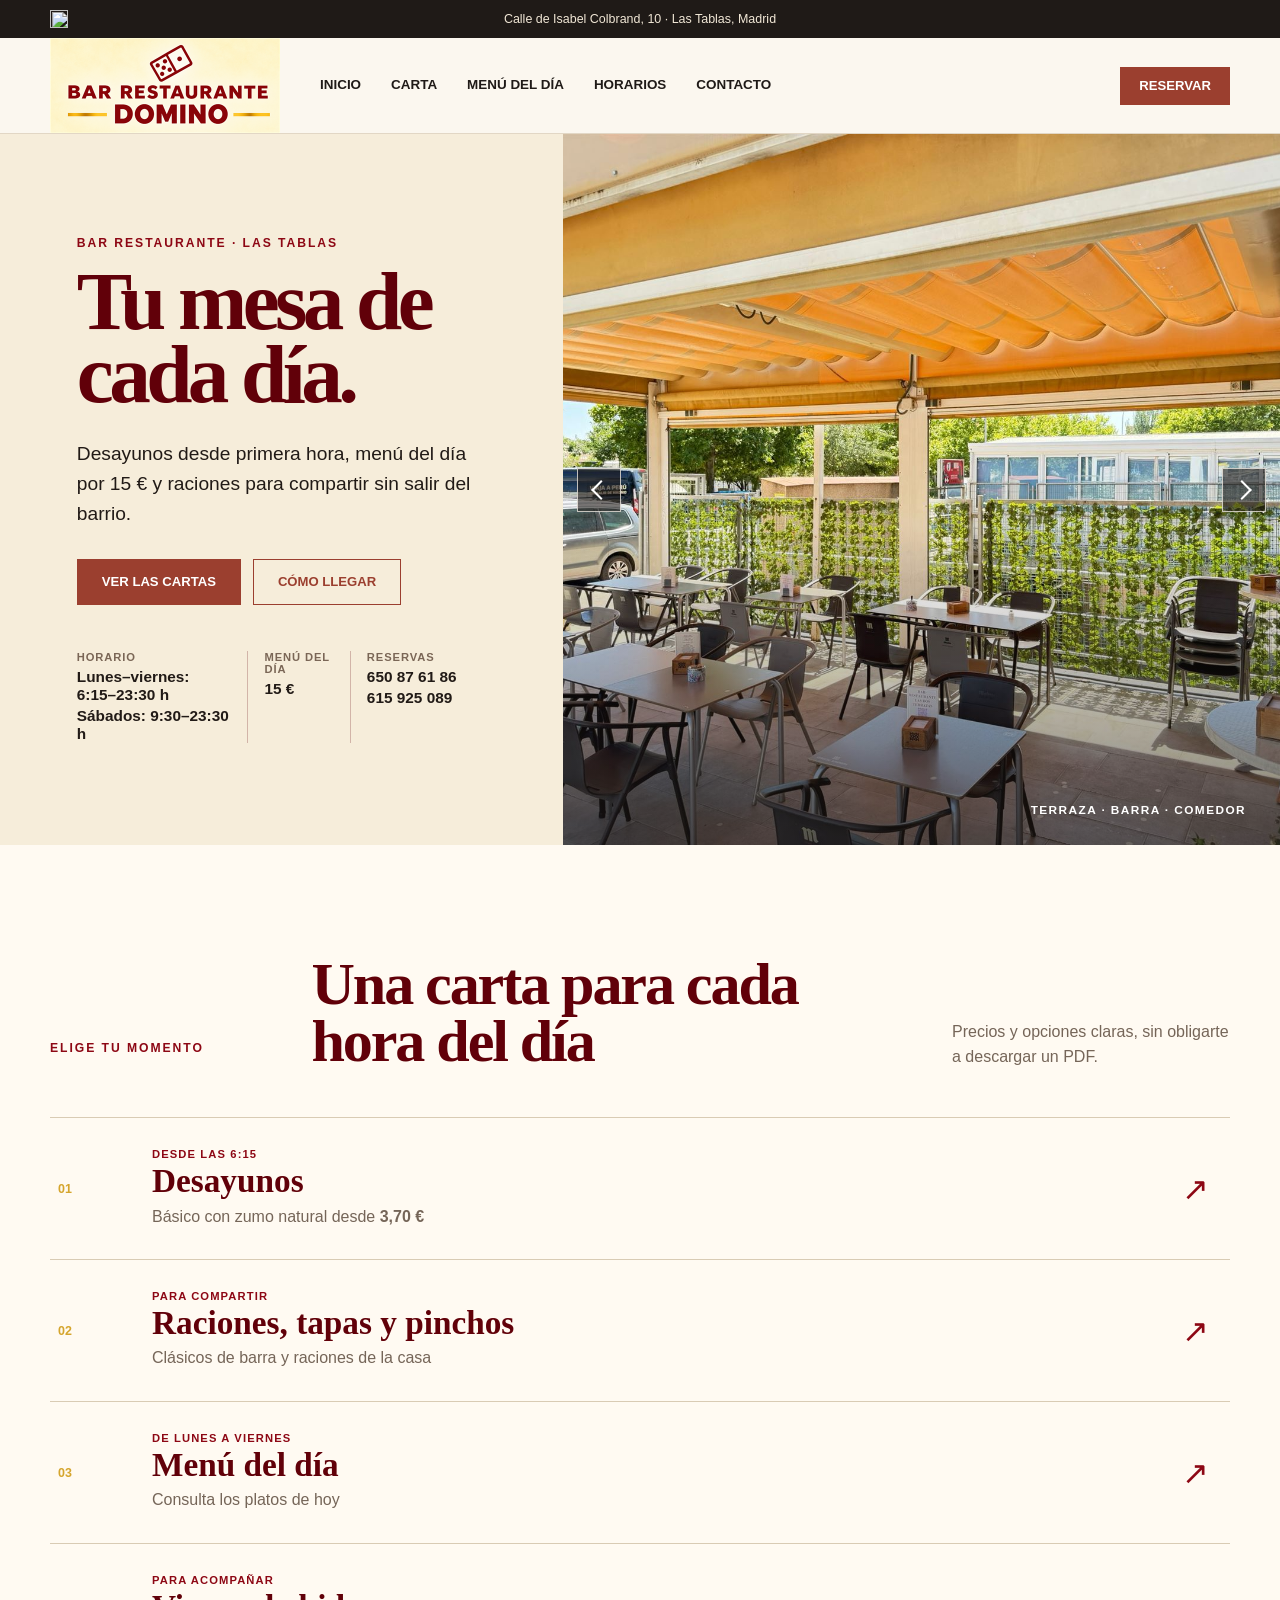
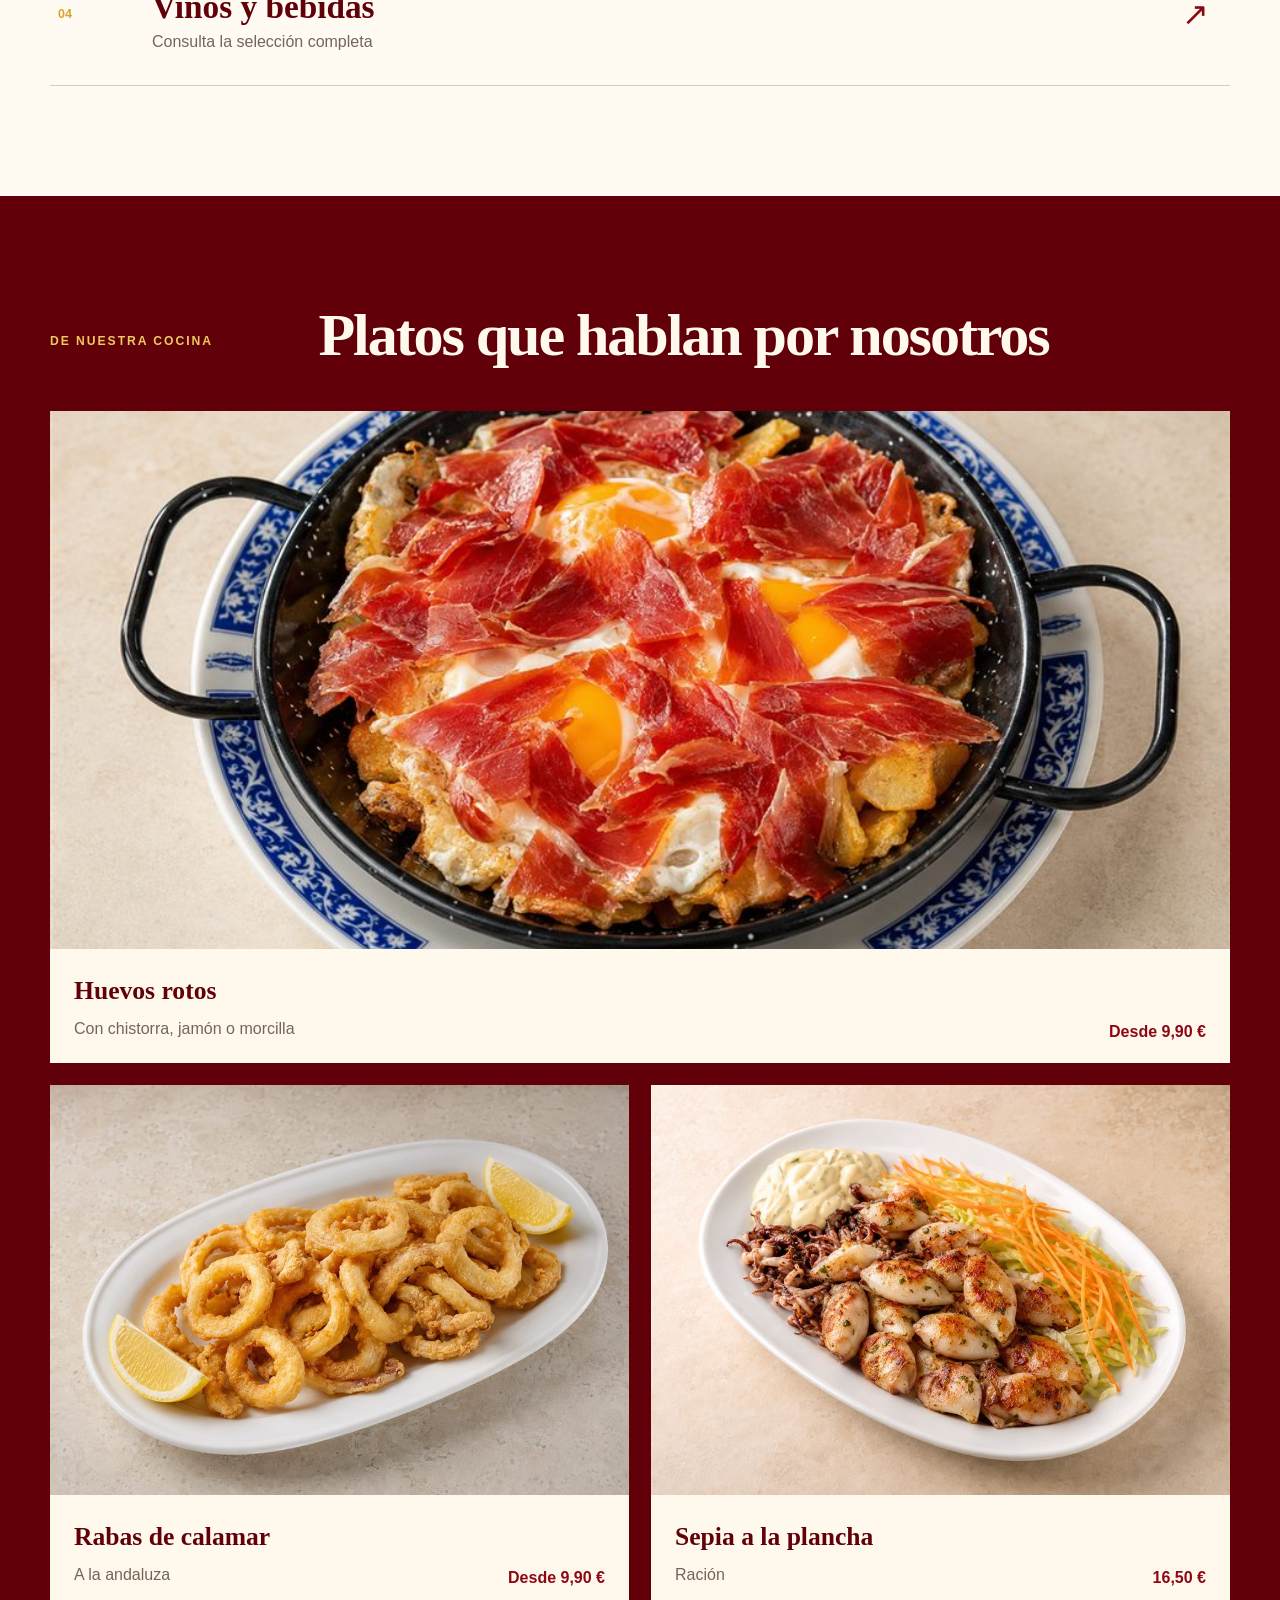
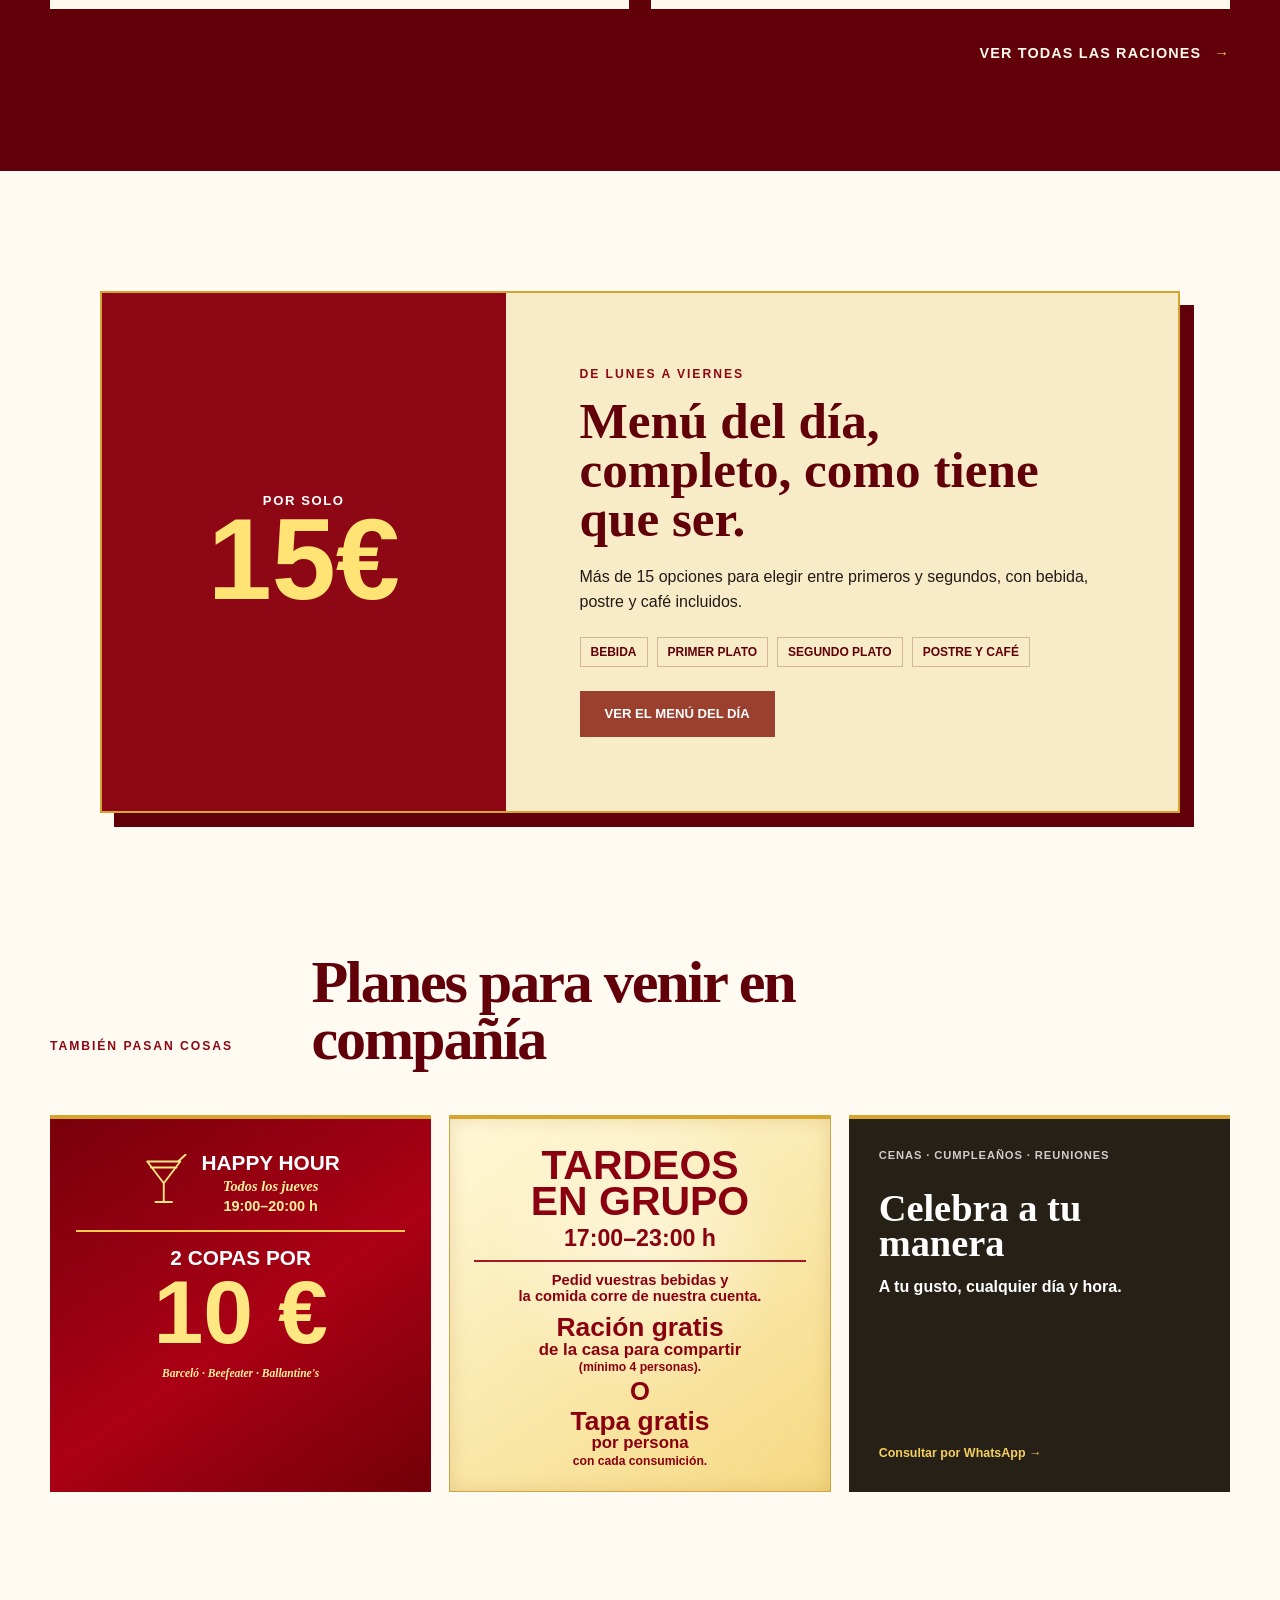
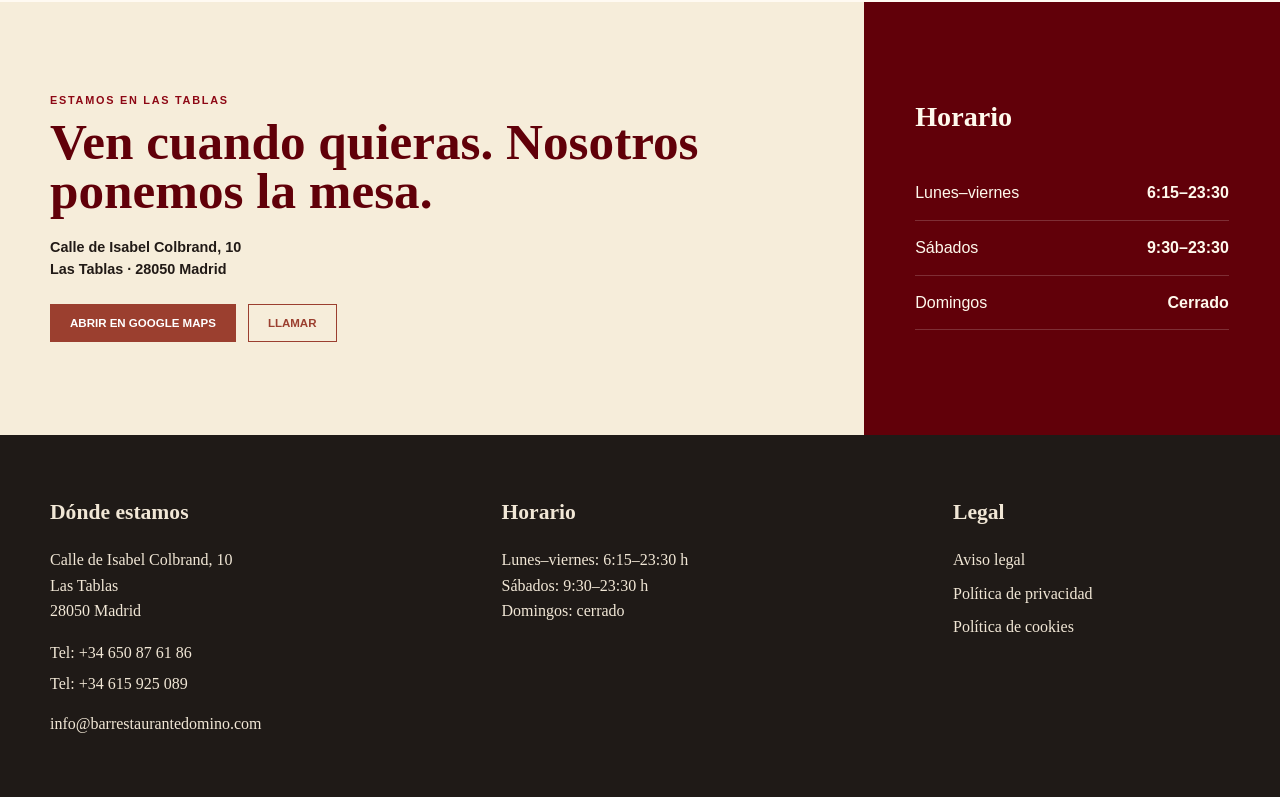
==== commit 2ba6db49: "Added menu del dia" ====
--- a/index.html
+++ b/index.html
@@ -11,7 +11,7 @@
   <script type="application/ld+json">{"@context":"https://schema.org","@type":"Restaurant","@id":"https://www.barrestaurantedomino.com/#restaurante","name":"Bar Restaurante Domino","url":"https://www.barrestaurantedomino.com/","image":"https://www.barrestaurantedomino.com/Resources/local-terraza.jpg","logo":"https://www.barrestaurantedomino.com/Resources/favicon-web.png","telephone":"+34650876186","priceRange":"€€","sameAs":["https://www.instagram.com/barrestaurantedominolastablas/"],"hasMap":"https://www.google.com/maps/place/?q=place_id:ChIJ3d1ghr1CDQ0R1Q0SviQDgag","address":{"@type":"PostalAddress","streetAddress":"Calle de Isabel Colbrand, 10","addressLocality":"Madrid","addressRegion":"Madrid","postalCode":"28050","addressCountry":"ES"},"menu":"https://www.barrestaurantedomino.com/raciones.html","servesCuisine":["Española","Asiática"],"openingHoursSpecification":[{"@type":"OpeningHoursSpecification","dayOfWeek":["Monday","Tuesday","Wednesday","Thursday","Friday"],"opens":"06:15","closes":"23:30"},{"@type":"OpeningHoursSpecification","dayOfWeek":"Saturday","opens":"09:30","closes":"23:30"}]}</script>
 </head>
 <body class="home-redesign">
-  <header class="site-header" data-header><div class="topbar"><div class="topbar__inner"><div class="social-links" aria-label="Redes sociales"><a class="social-icon" href="https://www.instagram.com/barrestaurantedominolastablas/" aria-label="Instagram de Bar Restaurante Domino"><img src="Resources/igicon.png" alt=""></a></div><a class="topbar__address" href="https://www.google.com/maps/place//data=!4m2!3m1!1s0xd422bed860ddd8d:0xa8c01e3be5240dd5?sa=X&amp;ved=1t:8290&amp;ictx=111">Calle de Isabel Colbrand, 10 &middot; Las Tablas, Madrid</a></div></div><nav class="main-nav" aria-label="Navegaci&oacute;n principal"><a class="brand" href="index.html" aria-label="Bar Restaurante Domino, inicio"><img class="brand__logo" src="Resources/header-logo-web.png" alt="Bar Restaurante Domino" width="460" height="189"></a><button class="nav-toggle" type="button" aria-expanded="false" aria-controls="primary-menu" data-nav-toggle><span></span><span></span><span></span><span class="sr-only">Abrir men&uacute;</span></button><ul class="nav-list" id="primary-menu" data-nav-menu><li><a class="nav-link" href="index.html">Inicio</a></li><li class="nav-item has-submenu"><button class="nav-link submenu-toggle" type="button" aria-expanded="false">Carta</button><ul class="submenu"><li><a href="desayunos.html">Desayunos</a></li><li><a href="raciones.html">Raciones, tapas y pinchos</a></li><li><a href="carta-vinos.html">Vinos y bebidas</a></li></ul></li><li><a class="nav-link" href="index.html#horarios">Horarios</a></li><li><a class="nav-link" href="contacto.html">Contacto</a></li></ul><a class="button button--small nav-cta" href="reservas.html">Reservar</a></nav></header>
+  <header class="site-header" data-header><div class="topbar"><div class="topbar__inner"><div class="social-links" aria-label="Redes sociales"><a class="social-icon" href="https://www.instagram.com/barrestaurantedominolastablas/" aria-label="Instagram de Bar Restaurante Domino"><img src="Resources/igicon.png" alt=""></a></div><a class="topbar__address" href="https://www.google.com/maps/place//data=!4m2!3m1!1s0xd422bed860ddd8d:0xa8c01e3be5240dd5?sa=X&amp;ved=1t:8290&amp;ictx=111">Calle de Isabel Colbrand, 10 &middot; Las Tablas, Madrid</a></div></div><nav class="main-nav" aria-label="Navegaci&oacute;n principal"><a class="brand" href="index.html" aria-current="page" aria-label="Bar Restaurante Domino, inicio"><img class="brand__logo" src="Resources/header-logo-web.png" alt="Bar Restaurante Domino" width="460" height="189"></a><button class="nav-toggle" type="button" aria-expanded="false" aria-controls="primary-menu" data-nav-toggle><span></span><span></span><span></span><span class="sr-only">Abrir men&uacute;</span></button><ul class="nav-list" id="primary-menu" data-nav-menu><li><a class="nav-link" href="index.html" aria-current="page">Inicio</a></li><li class="nav-item has-submenu"><button class="nav-link submenu-toggle" type="button" aria-expanded="false">Carta</button><ul class="submenu"><li><a href="desayunos.html">Desayunos</a></li><li><a href="raciones.html">Raciones, tapas y pinchos</a></li><li><a href="carta-vinos.html">Vinos y bebidas</a></li></ul></li><li><a class="nav-link" href="menu-del-dia.html">Men&uacute; del d&iacute;a</a></li><li><a class="nav-link" href="index.html#horarios">Horarios</a></li><li><a class="nav-link" href="contacto.html">Contacto</a></li></ul><a class="button button--small nav-cta" href="reservas.html">Reservar</a></nav></header>
   <main>
     <section class="domino-hero" aria-labelledby="home-title">
       <div class="domino-hero__copy"><p class="domino-kicker">Bar Restaurante · Las Tablas</p><h1 id="home-title">Tu mesa de cada día.</h1><p class="domino-hero__lead">Desayunos desde primera hora, menú del día por 15 € y raciones para compartir sin salir del barrio.</p><div class="domino-actions"><a class="button" href="#menu-title">Ver las cartas</a><a class="button button--outline" href="https://www.google.com/maps/place//data=!4m2!3m1!1s0xd422bed860ddd8d:0xa8c01e3be5240dd5?sa=X&amp;ved=1t:8290&amp;ictx=111">Cómo llegar</a></div><dl class="domino-hero__facts"><div><dt>Horario</dt><dd class="domino-hero__fact-lines"><span>Lunes&ndash;viernes: 6:15&ndash;23:30 h</span><small>S&aacute;bados: 9:30&ndash;23:30 h</small></dd></div><div><dt>Menú del día</dt><dd>15 €</dd></div><div><dt>Reservas</dt><dd class="domino-hero__fact-lines"><a href="tel:+34650876186">650 87 61 86</a><small><a href="tel:+34615925089">615 925 089</a></small></dd></div></dl></div>
@@ -30,7 +30,8 @@
       <div class="home-menu__grid">
         <a class="home-menu-card home-menu-card--breakfast" href="desayunos.html"><span class="home-menu-card__number">01</span><div><p>Desde las 6:15</p><h3>Desayunos</h3><span>Básico con zumo natural desde <strong>3,70 €</strong></span></div><span class="home-menu-card__arrow" aria-hidden="true">↗</span></a>
         <a class="home-menu-card" href="raciones.html"><span class="home-menu-card__number">02</span><div><p>Para compartir</p><h3>Raciones, tapas y pinchos</h3><span>Clásicos de barra y raciones de la casa</span></div><span class="home-menu-card__arrow" aria-hidden="true">↗</span></a>
-        <a class="home-menu-card home-menu-card--wine" href="carta-vinos.html"><span class="home-menu-card__number">03</span><div><p>Para acompañar</p><h3>Vinos y bebidas</h3><span>Consulta la selección completa</span></div><span class="home-menu-card__arrow" aria-hidden="true">↗</span></a>
+        <a class="home-menu-card" href="menu-del-dia.html"><span class="home-menu-card__number">03</span><div><p>De lunes a viernes</p><h3>Menú del día</h3><span>Consulta los platos de hoy</span></div><span class="home-menu-card__arrow" aria-hidden="true">↗</span></a>
+        <a class="home-menu-card home-menu-card--wine" href="carta-vinos.html"><span class="home-menu-card__number">04</span><div><p>Para acompañar</p><h3>Vinos y bebidas</h3><span>Consulta la selección completa</span></div><span class="home-menu-card__arrow" aria-hidden="true">↗</span></a>
       </div>
     </section>
     <section class="signature-dishes" aria-labelledby="dishes-title">
@@ -41,7 +42,7 @@
         <figure class="dish-card"><img src="Resources/dish-sepia.jpg" alt="Sepia a la plancha con ensalada" width="960" height="720" loading="lazy"><figcaption><div><h3>Sepia a la plancha</h3><p>Ración</p></div><strong>16,50 €</strong></figcaption></figure>
       </div><a class="home-text-link" href="raciones.html">Ver todas las raciones <span aria-hidden="true">→</span></a>
     </section>
-    <section class="daily-menu" aria-labelledby="daily-title"><div class="daily-menu__price" aria-hidden="true"><span>Por solo</span><strong>15€</strong></div><div class="daily-menu__copy"><p class="domino-kicker">De lunes a viernes</p><h2 id="daily-title">Menú del día, como tiene que ser.</h2><p>Más de 15 opciones para elegir entre primeros y segundos, con bebida, postre y café incluidos.</p><ul aria-label="El menú del día incluye"><li>Bebida</li><li>Primer plato</li><li>Segundo plato</li><li>Postre y café</li></ul></div></section>
+    <section class="daily-menu" aria-labelledby="daily-title"><div class="daily-menu__price" aria-hidden="true"><span>Por solo</span><strong>15€</strong></div><div class="daily-menu__copy"><p class="domino-kicker">De lunes a viernes</p><h2 id="daily-title">Menú del día, completo, como tiene que ser.</h2><p>Más de 15 opciones para elegir entre primeros y segundos, con bebida, postre y café incluidos.</p><ul aria-label="El menú del día incluye"><li>Bebida</li><li>Primer plato</li><li>Segundo plato</li><li>Postre y café</li></ul><a class="button" href="menu-del-dia.html"><strong>Ver el men&uacute; del d&iacute;a</strong></a></div></section>
     <section class="home-plans" aria-labelledby="plans-title"><div class="home-section-heading"><p class="domino-kicker">También pasan cosas</p><h2 id="plans-title">Planes para venir en compañía</h2></div><div class="home-plans__grid"><article class="happy-hour-ad home-happy-hour-card" aria-label="Happy Hour: todos los jueves de 19:00 a 20:00 h, dos copas por 10 euros"><div class="happy-hour-ad__header"><svg class="happy-hour-ad__icon" viewBox="0 0 64 76" aria-hidden="true"><path d="M7 10h44L29 39 7 10Zm22 29v25M18 64h22M12 18h34M48 10l10-9"/></svg><div><strong>Happy Hour</strong><em>Todos los jueves</em><span>19:00&ndash;20:00 h</span></div></div><div class="happy-hour-ad__offer"><span>2 copas por</span><strong>10&nbsp;&euro;</strong></div><p>Barcel&oacute; · Beefeater · Ballantine's</p></article><article class="tardeo-ad home-tardeo-card" aria-label="Tardeos en grupo de 17:00 a 23:00 h. Ración gratis para compartir, mínimo cuatro personas, o tapa gratis por persona con cada consumición"><strong class="tardeo-ad__title">Tardeos<br>en grupo</strong><span class="tardeo-ad__hours">17:00–23:00 h</span><p class="tardeo-ad__intro">Pedid vuestras bebidas y<br>la comida corre de nuestra cuenta.</p><div class="tardeo-ad__offer"><strong>Ración gratis</strong><span>de la casa para compartir</span><small>(mínimo 4 personas).</small></div><span class="tardeo-ad__or">O</span><div class="tardeo-ad__offer"><strong>Tapa gratis</strong><span>por persona</span><small>con cada consumición.</small></div></article><article class="plan-card plan-card--event"><p>Cenas · Cumpleaños · Reuniones</p><h3>Celebra a tu manera</h3><strong>A tu gusto, cualquier día y hora.</strong><a href="https://wa.me/34650876186?text=Hola%2C%20quiero%20consultar%20una%20reserva%20para%20un%20evento.">Consultar por WhatsApp →</a></article></div></section>
     <section class="visit-us" id="horarios" aria-labelledby="visit-title"><div class="visit-us__intro"><p class="domino-kicker">Estamos en Las Tablas</p><h2 id="visit-title">Ven cuando quieras. Nosotros ponemos la mesa.</h2><p>Calle de Isabel Colbrand, 10<br>Las Tablas · 28050 Madrid</p><div class="domino-actions"><a class="button" href="https://www.google.com/maps/place//data=!4m2!3m1!1s0xd422bed860ddd8d:0xa8c01e3be5240dd5?sa=X&amp;ved=1t:8290&amp;ictx=111">Abrir en Google Maps</a><a class="button button--outline" href="tel:+34650876186">Llamar</a></div></div><div class="visit-us__hours"><h3>Horario</h3><dl><div><dt>Lunes&ndash;viernes</dt><dd>6:15&ndash;23:30</dd></div><div><dt>S&aacute;bados</dt><dd>9:30–23:30</dd></div><div><dt>Domingos</dt><dd>Cerrado</dd></div></dl></div></section>
   </main>
--- a/assets/css/styles.css
+++ b/assets/css/styles.css
@@ -226,11 +226,14 @@
 
 .nav-link,
 .submenu-toggle {
+  display: inline-flex;
+  align-items: center;
+  vertical-align: middle;
   border: 0;
   background: transparent;
   color: var(--ink);
   cursor: pointer;
-  font: 700 0.84rem Arial, sans-serif;
+  font: 700 0.84rem/1.2 Arial, sans-serif;
   letter-spacing: 0;
   padding: 16px 12px;
   text-transform: uppercase;
@@ -2052,6 +2055,10 @@
   line-height: 1.55;
 }
 
+.daily-menu__copy > .button {
+  margin-top: 24px;
+}
+
 .daily-menu ul {
   display: flex;
   flex-wrap: wrap;
